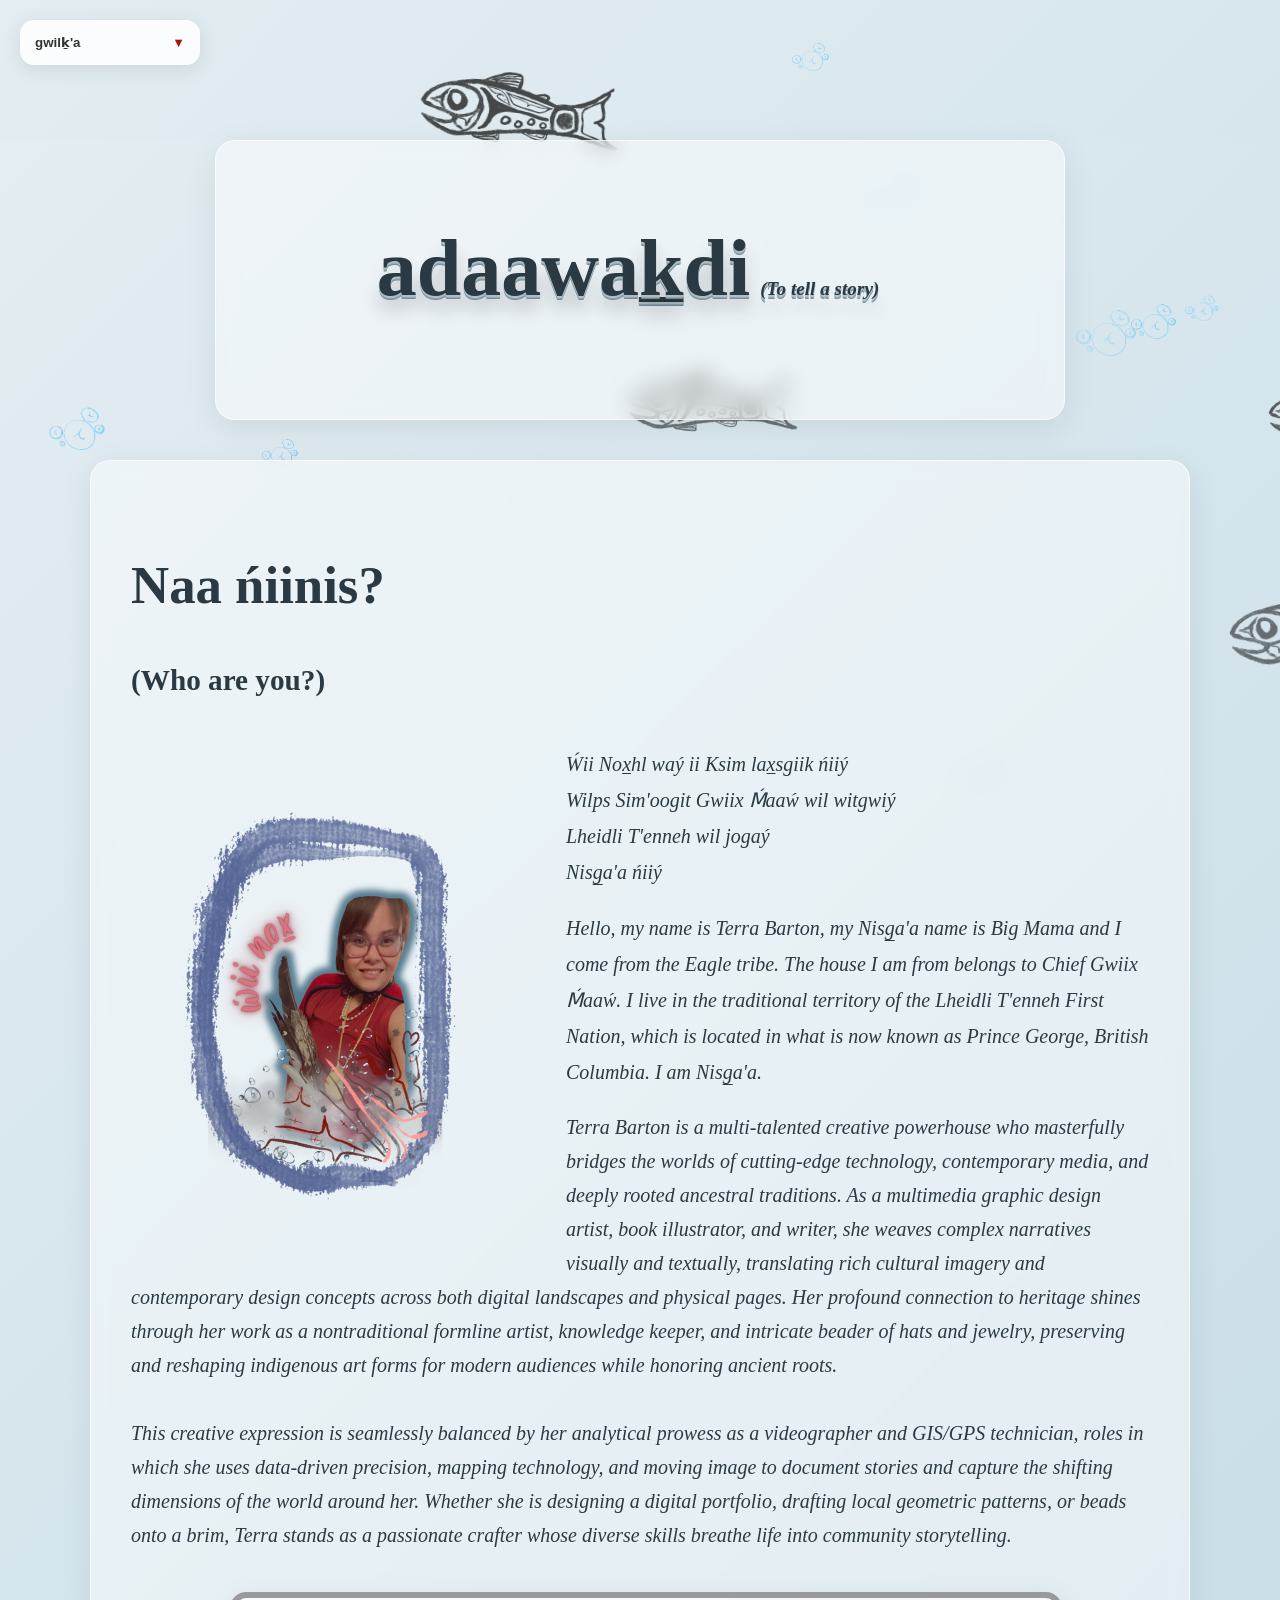
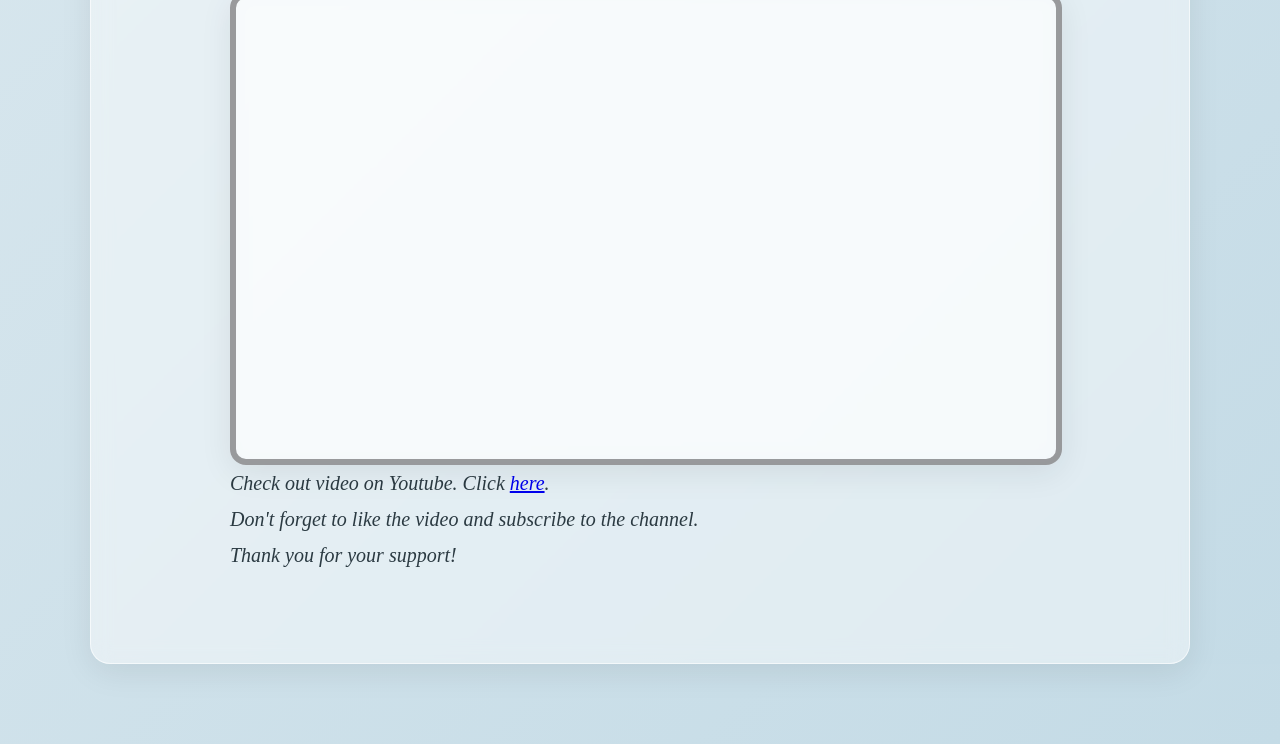
==== pages/about.html @ 654658d1 "add pages" ====
<!DOCTYPE html>
<html lang="en">
<head>
    <meta charset="UTF-8">
    <meta name="viewport" content="width=device-width, initial-scale=1.0">
    <title>adaawaḵdi - About</title>
    
   
    <link rel="stylesheet" href="../styles.css">
</head>
<body>
        <canvas id="bgCanvas"></canvas>
        <div id="nav-container"></div>

    
    <main>
                <div class="aboutheader">
                     <h1>adaawa<span class="k-underline">k</span>di</h1>
                    <h5>(To tell a story)</h5>
                </div>
            <section class="about-content">

                    <div class=" about-content-title"><h2>Naa n&#x0301;iinis?</h2>
                        <h5>(Who are you?)</h5>
                        </div>
                    
                    <div class="about-body">
                                <div class="about-image-wrapper">
                                    <img src="../images/wii-nox.png" alt="wii nox" class="faded-corner-img">
                                </div>
        
                        <div class="about-text">
                                    <p>
                                     W&#x0301;ii No<span class="x-underline">x</span>hl way&#x0301; ii
                                     Ksim la<span class="x-underline">x</span>sgiik n&#x0301;iiy&#x0301;<br>
                                     Wilps Sim'oogit Gwiix M&#x0301;aaw&#x0301; wil witgwiy&#x0301;<br>
                                     Lheidli T'enneh wil jogay&#x0301;<br>
                                     Nis<span class="g-underline">g</span>a'a n&#x0301;iiy&#x0301;</p>
                                    <p>Hello, my name is Terra Barton, my Nis<span class="g-underline">g</span>a'a name is Big Mama and I come from the Eagle tribe. 
                                    The house I am from belongs to Chief Gwiix M&#x0301;aaw&#x0301;. I live in the traditional territory of the
                                    Lheidli T'enneh First Nation, which is located in what is now known as Prince George, 
                                    British Columbia. I am Nis<span class="g-underline">g</span>a'a.</p>
                                </div>
                                  
                                <div class="about-text-bottom">
                                            <p>Terra Barton is a multi-talented creative powerhouse who masterfully bridges the worlds of cutting-edge technology, contemporary media, 
                                            and deeply rooted ancestral traditions. As a multimedia graphic design artist, book illustrator, and writer, she weaves complex narratives 
                                             visually and textually, translating rich cultural imagery and contemporary design concepts across both digital landscapes and physical pages. 
                                            Her profound connection to heritage shines through her work as a nontraditional formline artist, knowledge keeper, and intricate beader of hats 
                                            and jewelry, preserving and reshaping indigenous art forms for modern audiences while honoring ancient roots.<br> <br>This creative expression is seamlessly 
                                            balanced by her analytical prowess as a videographer and GIS/GPS technician, roles in which she uses data-driven precision, mapping technology, 
                                            and moving image to document stories and capture the shifting dimensions of the world around her. Whether she is designing a digital portfolio, 
                                            drafting local geometric patterns, or beads onto a brim, Terra stands as a passionate crafter whose diverse skills breathe life into community 
                                            storytelling.</p>
                                     </div> 
                                     
                                     <div class="video-container">
                                            <div class="rev-video">
                                                <iframe width="1080" 
                                                    height="1000"  
                                                    src="https://www.youtube.com/embed/h64BjmTELzc?si=6fJYMA32M_HdlmZK" 
                                                    title="YouTube video player" 
                                                    frameborder="0" 
                                                    allow="accelerometer; 
                                                    autoplay; clipboard-write; 
                                                    encrypted-media; 
                                                    gyroscope; 
                                                    picture-in-picture; web-share" referrerpolicy="strict-origin-when-cross-origin" allowfullscreen>
                                                </iframe>
                                             </div> 
                                              
                                                <p class="about-text">
                                                       Check out video on Youtube. Click
                                                        <a href="https://www.youtube.com/watch?v=h64BjmTELzc" class="custom-inline-link" target="_blank" rel="noopener noreferrer">here</a>.<br>
                                                        Don't forget to like the video and subscribe to the channel.<br> Thank you for your support!
                                                    </p>

                                            </div>
                                        </div>    
                            </div>
                        </div>
              </section>
     </main>

   
        <script src="../scripts.js"></script>
    <script src="../background.js"></script>
</body>
</html>
---- styles.css ----
html, body {
  cursor: url('../images/hoon1.png') 16 16, url('./images/hoon1.png') 16 16, default;
  margin: 0;
  padding: 0;
  min-height: 100vh;

 
  background: linear-gradient(
    -45deg, 
    #d4e4ed, 
    #b2d2df, 
    #8fbccf, 
    #c4dbe6, 
    #e3edf2
  );
  background-size: 400% 400%;
  animation: flowingWater 16s ease-in-out infinite alternate;
}

#bgCanvas {
  position: fixed;
  top: 0;
  left: 0;
  width: 100vw;
  height: 100vh;
  z-index: 1;          
  pointer-events: none; 
}


a, 
button, 
.nav-toggle,
.nav-links a {
  cursor: pointer; 
}

#nav-container {
  position: relative;
  z-index: 99999;
}

.navbar {
  position: fixed;
  top: 20px;
  left: 20px;
  z-index: 100000;
  width: 180px;
  font-family: system-ui, -apple-system, sans-serif;
  background-color: rgba(255, 255, 255, 0.85);
  backdrop-filter: blur(12px);
  -webkit-backdrop-filter: blur(12px);
  border-radius: 14px;
  box-shadow: 0 4px 20px rgba(0, 0, 0, 0.1);
}

.nav-toggle {
  width: 100%;
  display: flex;
  justify-content: space-between;
  align-items: center;
  background: none;
  border: none;
  padding: 15px;
  text-align: left;
  border-radius: 14px;
  transition: background-color 0.3s ease, color 0.3s ease;
}

.nav-toggle:hover {
  animation: jello-horizontal 1.5s both;
}

.nav-toggle.active {
  background-color: #5510c5;
}

.nav-toggle.active .logo,
.nav-toggle.active .toggle-icon {
  color: #45a394;
}

.logo {
  font-weight: 700;
  color: #333;
}

.toggle-icon {
  font-size: 0.8rem;
  color: #a81414;
  transition: transform 0.3s ease;
}

.nav-toggle.active .toggle-icon {
  transform: rotate(180deg); 
}

.nav-menu-wrapper {
  max-height: 0;
  opacity: 0;
  visibility: hidden;
  transition: max-height 0.35s ease, opacity 0.25s ease, visibility 0.25s ease;
}

.nav-menu-wrapper.open {
  max-height: 250px;
  opacity: 1;
  visibility: visible;
  animation: jello-horizontal 0.9s both;
}

.nav-links {
  display: flex;
  flex-direction: column;
  gap: 12px;
  list-style: none;
  margin: 0;
  padding: 0 15px 15px 15px;
}

.nav-links a {
  display: inline-block;
  text-decoration: none;
  color: #444;
  font-weight: 500;
  transition: color 0.2s ease;
}

.nav-links a:hover {
  color: #5510c5;
}

.nav-links a.active-link {
  color: #5510c5;              
  font-weight: 700;            
  padding-left: 6px;          
  border-left: 3px solid #5510c5;
}

main {
  position: relative;
  z-index: 10; 
}

.servicesheader,
.aboutheader,
.contactheader,
.homeheader {
  font-size: 2.5rem;
  font-weight: 600;
  color: #2b3a42;
  margin-top: 140px;
  margin-bottom: 10px;
  margin-left: auto;
  margin-right: auto;
  width: 90%;
  max-width: 850px;
  padding: 40px 30px;
  box-sizing: border-box;
  text-align: center;
  background: rgba(255, 255, 255, 0.45);
  backdrop-filter: blur(10px);
  -webkit-backdrop-filter: blur(10px);
  border-radius: 20px;
  border: 1px solid rgba(255, 255, 255, 0.6);
  box-shadow: 0 8px 32px rgba(0, 0, 0, 0.08);
  animation-name: fadeInUpReveal;
  animation-duration: 3s;
  animation-timing-function: cubic-bezier(0.25, 1, 0.5, 1);
  animation-fill-mode: forwards;
  will-change: transform, opacity;
}

.homeheader h1,
.servicesheader h1,
.aboutheader h1,
.contactheader h1 {
  display: inline-block;
  animation: text-pop-up-tl 0.8s cubic-bezier(0.25, 0.46, 0.45, 0.94) 0.5s both;
}
.homeheader h5,
.aboutheader h5 {
  margin-top: 10px;
  font-size: 1.2rem;
  font-style: italic;
  color: #2b3a42;  
  display: inline-block;
  animation: text-pop-up-tl 0.8s cubic-bezier(0.25, 0.46, 0.45, 0.94) 1s both;
}

@keyframes flowingWater {
  0% {
    background-position: 0% 50%;
  }
  50% {
    background-position: 100% 50%;
  }
  100% {
    background-position: 0% 50%;
  }
}

@keyframes fadeInUpReveal {
  0% {
    opacity: 0;
    letter-spacing: 4px;
  }
  100% {
    opacity: 1;
    letter-spacing: normal;
  }
}

@keyframes jello-horizontal {
  0% {
    transform: scale3d(1, 1, 1);
  }
  30% {
    transform: scale3d(1.25, 0.75, 1);
  }
  40% {
    transform: scale3d(0.75, 1.25, 1);
  }
  50% {
    transform: scale3d(1.15, 0.85, 1);
  }
  65% {
    transform: scale3d(0.95, 1.05, 1);
  }
  75% {
    transform: scale3d(1.05, 0.95, 1);
  }
  100% {
    transform: scale3d(1, 1, 1);
  }
}

@-webkit-keyframes text-pop-up-tl {
  0% {
    -webkit-transform: translateY(0) translateX(0);
            transform: translateY(0) translateX(0);
    -webkit-transform-origin: 50% 50%;
            transform-origin: 50% 50%;
    text-shadow: none;
  }
  100% {
    
    -webkit-transform: translateY(-12px) translateX(-12px);
            transform: translateY(-12px) translateX(-12px);
    -webkit-transform-origin: 50% 50%;
            transform-origin: 50% 50%;
    text-shadow: 0 1px 0 #b0bec5, 0 2px 0 #b0bec5, 0 3px 0 #90a4ae, 0 4px 0 #78909c, 0 15px 18px rgba(0, 0, 0, 0.2);
  }
}

@keyframes text-pop-up-tl {
  0% {
    -webkit-transform: translateY(0) translateX(0);
            transform: translateY(0) translateX(0);
    -webkit-transform-origin: 50% 50%;
            transform-origin: 50% 50%;
    text-shadow: none;
  }
  100% {
    
    -webkit-transform: translateY(-12px) translateX(-12px);
            transform: translateY(-12px) translateX(-12px);
    -webkit-transform-origin: 50% 50%;
            transform-origin: 50% 50%;
    text-shadow: 0 1px 0 #b0bec5, 0 2px 0 #b0bec5, 0 3px 0 #90a4ae, 0 4px 0 #78909c, 0 15px 18px rgba(0, 0, 0, 0.2);
  }
}
/* ==========================================================================
   HOME PAGE GIF STYLING
   ========================================================================== */

.home-gif-container {
  display: flex;
  justify-content: center;
  align-items: center;
  width: 100%;
  margin: 5px auto 5px auto; 
  padding: 0 2px;
  box-sizing: border-box;
  position: relative;
  z-index: 5;                  
}

.home-gif-media {
  width: 100%;
  max-width: 650px;            
  height: auto;               
  display: block;
  border-radius: 10px;         
  filter: drop-shadow(0 10px 25px rgba(0, 0, 0, 0.05)); 
}

/* Mobile responsive fallback layout */
@media (max-width: 768px) {
  .home-gif-container {
    margin-top: 5px;
    margin-bottom: 5px;
  }
  .home-gif-media {
    max-width: 90%;            
  }
}


/* ==========================================================================
   ABOUT PAGE LAYOUT & TEXT WRAPPING
   ========================================================================== */

.about-content {
  display: block;            
  width: 90%;
  max-width: 1100px;
  margin: 40px auto 80px auto;
  padding: 50px 40px;
  box-sizing: border-box;
  background: rgba(255, 255, 255, 0.45);
  backdrop-filter: blur(10px);
  -webkit-backdrop-filter: blur(10px);
  border-radius: 20px;
  border: 1px solid rgba(255, 255, 255, 0.6);
  box-shadow: 0 8px 32px rgba(0, 0, 0, 0.08);
}

.about-content-title {
  font-size: 2.2rem;
  font-weight: 700;
  color: #2b3a42;
  text-align: left;           
  margin-top: 0;
  margin-bottom: 30px;        
}

.about-flow-container {
  display: block;             
  width: 100%;
}

.about-image-wrapper {
  float: left;               
  width: 400px;              
  max-width: 45%;            
  margin-right: 35px;        
  margin-bottom: 20px;  
}      

.faded-corner-img {
  width: 100%;
  height: auto;
  display: block;
}

.about-text {
  color: #2b3a42;
  font-size: 1.25rem;
  line-height: 1.8;
  font-style: italic;
  text-align: left;
  margin-top: 0;
  margin-bottom: 20px;
}


.about-text-bottom {      
  color: #2b3a42;
  font-size: 1.25rem;
  line-height: 1.7;
  font-style: italic;
  text-align: left;
  margin-top: 0;
}


.about-flow-container::after {
  content: "";
  display: table;
  clear: both;
}


@media (max-width: 768px) {
  .about-image-wrapper {
    float: none;              
    width: 100%;
    max-width: 280px;
    margin: 0 auto 25px auto; 
  }

  .about-content-title,
  .about-text,
  .about-text-bottom {
    text-align: center;       
  }
}
/* ==========================================================================
   RESPONSIVE YOUTUBE VIDEO BOX
   ========================================================================== */

.video-container {
    width: 100%;            
    max-width: 850px;       
    margin: 40px auto;      
    padding: 0 15px;         
    box-sizing: border-box;
}

.rev-video {
    position: relative;
    width: 100%;
    height: 0;
    padding-bottom: 56.25%;  
    background: rgba(255, 255, 255, 0.45); 
    backdrop-filter: blur(10px);
    -webkit-backdrop-filter: blur(10px);
    border: 6px solid #201c206e; 
    border-radius: 16px;    
    box-shadow: 0 8px 32px rgba(0, 0, 0, 0.08);
    overflow: hidden;       
}


.video-container iframe {
    position: absolute;
    top: 0;
    left: 0;
    width: 100%;
    height: 100%;
    border: none;           
}


.g-underline {
  text-decoration: underline;
  text-decoration-thickness: 1px; 
  text-underline-offset: 5px;      
  text-decoration-skip-ink: none;   
}
.x-underline {
  text-decoration: underline;
  text-decoration-thickness: 1px; 
  text-underline-offset: 1.5px;      
  text-decoration-skip-ink: none;   
}
.k-underline {
  text-decoration: underline;
  text-decoration-thickness: 5px; 
  text-underline-offset: 2px;       
  text-decoration-skip-ink: none;   
}


/* ==========================================================================
   MOOD / FEELINGS CONTAINER
   ========================================================================== */

.mood-container {
  width: 90%;
  max-width: 650px;
  margin: 30px auto 80px auto;
  padding: 30px 25px;
  box-sizing: border-box;
  text-align: center;


  background: rgba(255, 255, 255, 0.45);
  backdrop-filter: blur(10px);
  -webkit-backdrop-filter: blur(10px);
  border-radius: 20px;
  border: 1px solid rgba(255, 255, 255, 0.6);
  box-shadow: 0 8px 32px rgba(0, 0, 0, 0.08);
}

.mood-container h2 {
  margin-top: 0;
  margin-bottom: 20px;
  font-size: 1.4rem;
  color: #2b3a42;
  font-weight: 600;
}

.mood-buttons {
  display: flex;
  flex-wrap: wrap;
  gap: 12px;
  justify-content: center;
}

.mood-btn {
  display: inline-flex;
  align-items: center;
  gap: 8px;
  padding: 10px 18px;
  font-size: 1rem;
  font-weight: 600;
  color: #2b3a42;
  background: rgba(255, 255, 255, 0.8);
  border: 1px solid rgba(255, 255, 255, 0.9);
  border-radius: 30px;
  cursor: pointer;
  box-shadow: 0 4px 12px rgba(0, 0, 0, 0.05);
  transition: transform 0.2s ease, background 0.2s ease, box-shadow 0.2s ease;
}

.mood-btn:hover {
  transform: translateY(-3px) scale(1.05);
  background: #ffffff;
  box-shadow: 0 6px 16px rgba(0, 0, 0, 0.12);
}

.mood-btn.active {
  background: #5510c5;
  color: #ffffff;
  border-color: #5510c5;
}


.mood-display {
  margin-top: 25px;
  display: flex;
  flex-direction: column;
  align-items: center;
  gap: 10px;
}

.face-stage {
  font-size: 4.5rem;
  line-height: 1;
  transition: transform 0.3s cubic-bezier(0.175, 0.885, 0.32, 1.275);
}

.mood-label {
  font-size: 1.2rem;
  font-weight: 600;
  color: #2b3a42;
}


.face-stage.anim-bounce {
  animation: faceBounce 0.8s ease infinite alternate;
}

.face-stage.anim-rain {
  animation: faceRain 1s ease infinite alternate;
}

.face-stage.anim-shake {
  animation: faceShake 0.4s ease infinite;
}

.face-stage.anim-float {
  animation: faceFloat 2s ease-in-out infinite;
}

@keyframes faceBounce {
  0% { transform: translateY(0) scale(1); }
  100% { transform: translateY(-12px) scale(1.08); }
}

@keyframes faceRain {
  0% { transform: translateY(0); filter: brightness(1); }
  100% { transform: translateY(6px); filter: brightness(0.85); }
}

@keyframes faceShake {
  0%, 100% { transform: translateX(0); }
  25% { transform: translateX(-6px) rotate(-4deg); }
  75% { transform: translateX(6px) rotate(4deg); }
}

@keyframes faceFloat {
  0%, 100% { transform: translateY(0); opacity: 0.9; }
  50% { transform: translateY(-8px); opacity: 0.6; }
}

/* ==========================================================================
   CONTACT FORM CARD
   ========================================================================== */

.contact-form-card {
  width: 90%;
  max-width: 600px;
  margin: 30px auto 80px auto;
  padding: 35px 30px;
  box-sizing: border-box;
  background: rgba(255, 255, 255, 0.45);
  backdrop-filter: blur(10px);
  -webkit-backdrop-filter: blur(10px);
  border-radius: 20px;
  border: 1px solid rgba(255, 255, 255, 0.6);
  box-shadow: 0 8px 32px rgba(0, 0, 0, 0.08);
}

.form-group {
  display: flex;
  flex-direction: column;
  margin-bottom: 20px;
  text-align: left;
}

.form-group label {
  font-size: 0.95rem;
  font-weight: 600;
  color: #2b3a42;
  margin-bottom: 8px;
}

.form-group input,
.form-group textarea {
  width: 100%;
  padding: 12px 14px;
  box-sizing: border-box;
  border: 1px solid rgba(255, 255, 255, 0.8);
  border-radius: 10px;
  background: rgba(255, 255, 255, 0.7);
  font-family: inherit;
  font-size: 1rem;
  color: #333;
  outline: none;
  transition: border-color 0.2s ease, box-shadow 0.2s ease;
}

.form-group input:focus,
.form-group textarea:focus {
  border-color: #5510c5;
  box-shadow: 0 0 0 3px rgba(85, 16, 197, 0.15);
  background: rgba(255, 255, 255, 0.95);
}

.submit-btn {
  width: 100%;
  padding: 14px;
  border: none;
  border-radius: 12px;
  background-color: #5510c5;
  color: #ffffff;
  font-size: 1.05rem;
  font-weight: 600;
  cursor: pointer;
  transition: transform 0.2s ease, background-color 0.2s ease, box-shadow 0.2s ease;
  box-shadow: 0 4px 14px rgba(85, 16, 197, 0.25);
}

.submit-btn:hover {
  background-color: #430ca3;
  transform: translateY(-2px);
  box-shadow: 0 6px 18px rgba(85, 16, 197, 0.35);
}

.form-status {
  margin-top: 15px;
  font-size: 0.95rem;
  font-weight: 500;
  text-align: center;
}
/* ==========================================================================
   SERVICES / CATALOG STYLING
   ========================================================================== */

.catalog-shell {
  width: 90%;
  max-width: 1100px;
  margin: 30px auto 60px auto;
  padding: 0;
  display: flex;
  align-items: center;
  justify-content: center;
  background: transparent;
  position: relative; 
  z-index: 10;
}

.catalog-page {
  width: 100%;
  aspect-ratio: 16 / 9;
  position: relative;
  overflow: hidden;
  border-radius: 18px;
  background: rgba(255, 255, 255, 0.45);
  backdrop-filter: blur(10px);
  -webkit-backdrop-filter: blur(10px);
  border: 1px solid rgba(255, 255, 255, 0.6);
  box-shadow: 0 12px 35px rgba(0, 0, 0, 0.12);
  animation: enter 0.35s ease both;
}

.catalog-page[hidden], 
.contents-panel[hidden] { 
  display: none !important; 
}

.page-photo {
  display: block;
  width: 100%;
  height: 100%;
  object-fit: contain;
}

@keyframes enter {
  from { opacity: 0; transform: translateY(8px); }
  to { opacity: 1; transform: translateY(0); }
}


.catalog-bottom-nav {
  position: absolute;
  bottom: 18px; 
  left: 50%;
  transform: translateX(-50%);
  z-index: 30;
  background: rgba(255, 255, 255, 0.88);
  backdrop-filter: blur(10px);
  -webkit-backdrop-filter: blur(10px);
  border-radius: 30px;
  border: 1px solid rgba(255, 255, 255, 0.9);
  box-shadow: 0 4px 18px rgba(0, 0, 0, 0.18);
}

.catalog-bottom-nav .nav-inner {
  padding: 6px 14px;
  display: flex;
  justify-content: center;
  align-items: center;
  gap: 10px;
}

.catalog-btn {
  display: grid;
  place-items: center;
  width: 36px;
  height: 36px;
  border: none;
  border-radius: 50%;
  color: #2b3a42;
  background: rgba(255, 255, 255, 0.95);
  box-shadow: 0 2px 6px rgba(0, 0, 0, 0.08);
  cursor: pointer;
  transition: background 0.2s ease, transform 0.2s ease, color 0.2s ease;
}

.catalog-btn svg {
  width: 16px;
  height: 16px;
  stroke-width: 2.2;
}

.catalog-btn:not(:disabled):hover {
  background: #5510c5;
  color: #ffffff;
  transform: translateY(-2px);
}

.catalog-btn:disabled {
  opacity: 0.3;
  cursor: not-allowed;
}


.contents-panel {
  position: absolute;
  z-index: 29;
  left: 50%;
  transform: translateX(-50%);
  bottom: 72px;
  width: 85%;
  max-width: 650px;
  max-height: 220px;
  overflow-y: auto;
  background: rgba(255, 255, 255, 0.94);
  backdrop-filter: blur(12px);
  -webkit-backdrop-filter: blur(12px);
  border: 1px solid rgba(255, 255, 255, 0.85);
  border-radius: 14px;
  box-shadow: 0 8px 24px rgba(0, 0, 0, 0.2);
}

.contents-grid {
  display: grid;
  grid-template-columns: repeat(auto-fill, minmax(80px, 1fr));
  gap: 0.75rem;
}

.jump {
  display: grid;
  place-items: center;
  width: 100%;
  min-height: 44px;
  border: 1px solid rgba(0, 0, 0, 0.08);
  border-radius: 8px;
  background: #ffffff;
  color: #2b3a42;
  cursor: pointer;
  transition: all 0.2s ease;
}
.contents-grid .jump img {
  width: 100%;
  aspect-ratio: 3 / 4; 
  object-fit: cover;
  display: block;
  border-radius: 4px;
}
.jump svg {
  width: 18px;
  height: 18px;
}

.jump:hover,
.jump[aria-current="page"] {
  background: #5510c5;
  color: #ffffff;
  border-color: #5510c5;
}

.sr-only {
  position: absolute;
  width: 1px;
  height: 1px;
  padding: 0;
  margin: -1px;
  overflow: hidden;
  clip: rect(0, 0, 0, 0);
  border: 0;
}

@media (max-width: 768px) {
  .catalog-page {
    aspect-ratio: 4 / 5;
  }
}
/* ==========================================================================
   POPUP MODAL WINDOW
   ========================================================================== */

.popup-modal {
  border: 1px solid rgba(255, 255, 255, 0.7);
  border-radius: 20px;
  background: rgba(255, 255, 255, 0.88);
  backdrop-filter: blur(14px);
  -webkit-backdrop-filter: blur(14px);
  box-shadow: 0 12px 40px rgba(0, 0, 0, 0.2);
  padding: 35px 30px;
  max-width: 420px;
  width: 85%;
  text-align: center;
  color: #2b3a42;
  position: fixed;
  top: 50%;
  left: 50%;
  transform: translate(-50%, -50%);
  margin: 0;
  z-index: 10000;
}

.popup-modal::backdrop {
  background: rgba(43, 58, 66, 0.45);
  backdrop-filter: blur(5px);
  -webkit-backdrop-filter: blur(5px);
}

.popup-box h2 {
  margin-top: 0;
  margin-bottom: 10px;
  color: #5510c5;
  font-size: 1.6rem;
}

.popup-box p {
  font-size: 1.05rem;
  line-height: 1.5;
  margin-bottom: 25px;
}

.modal-close-btn {
  padding: 10px 28px;
  border: none;
  border-radius: 10px;
  background-color: #5510c5;
  color: #ffffff;
  font-size: 1rem;
  font-weight: 600;
  cursor: pointer;
  transition: transform 0.2s ease, background-color 0.2s ease;
}

.modal-close-btn:hover {
  background-color: #430ca3;
  transform: translateY(-2px);
}
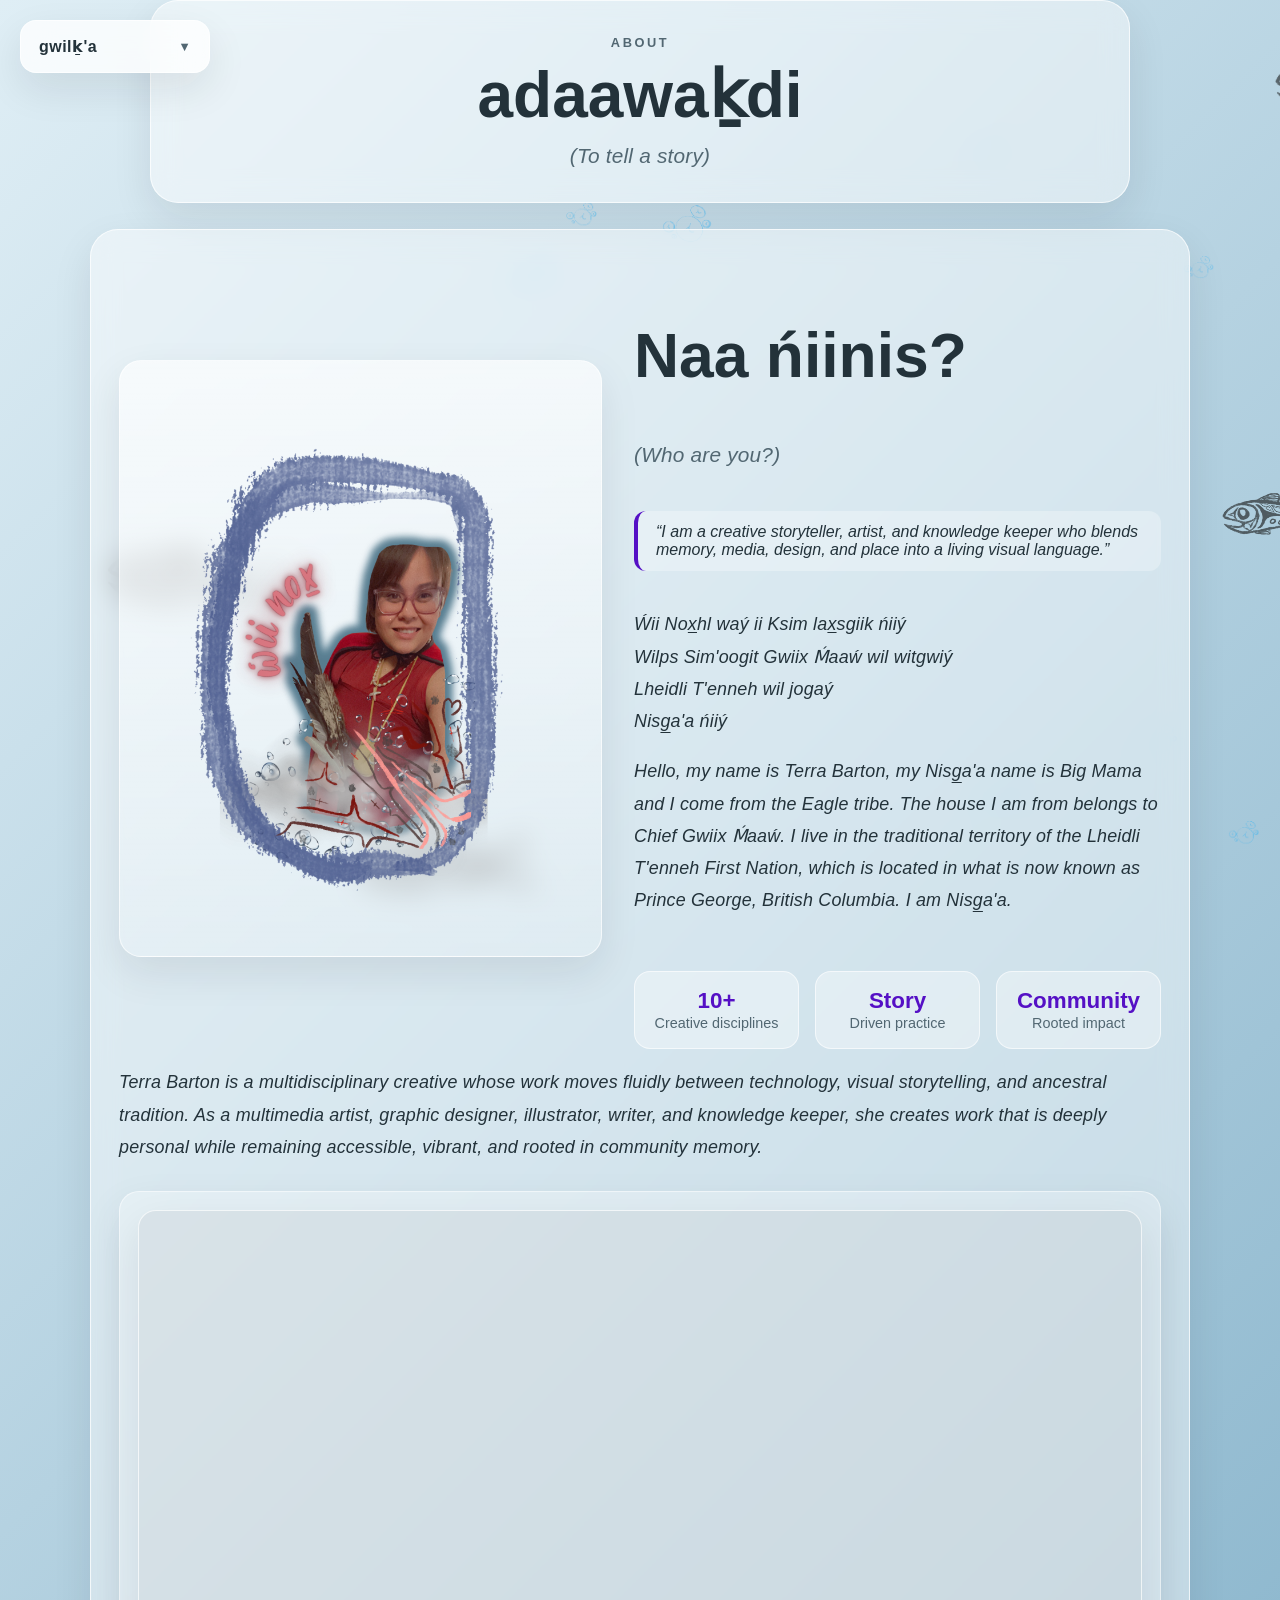
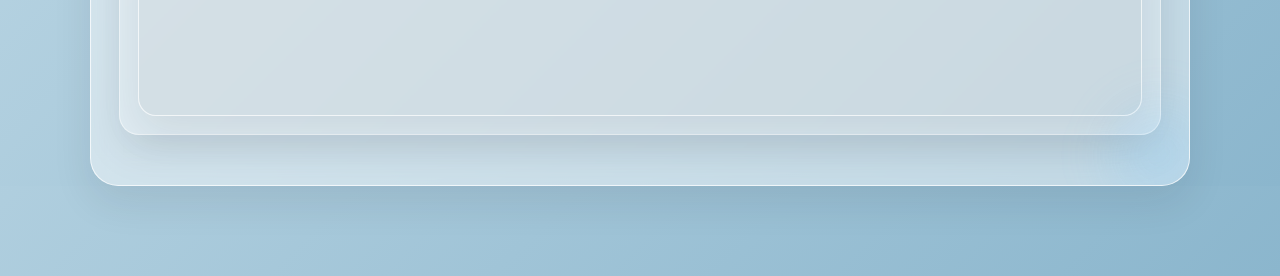
==== commit 697edc89: "Refactor About page structure and content Refactored the About page layout and content for improved " ====
--- a/pages/about.html
+++ b/pages/about.html
@@ -1,36 +1,43 @@
 <!DOCTYPE html>
 <html lang="en">
-<head>
-    <meta charset="UTF-8">
-    <meta name="viewport" content="width=device-width, initial-scale=1.0">
+  <head>
+    <meta charset="UTF-8" />
+    <meta name="viewport" content="width=device-width, initial-scale=1.0" />
     <title>adaawaḵdi - About</title>
-    
-   
-    <link rel="stylesheet" href="../styles.css">
-</head>
-<body>
-        <canvas id="bgCanvas"></canvas>
-        <div id="nav-container"></div>
+    <link rel="stylesheet" href="../styles.css" />
+    <script src="../scripts.js" defer></script>
+    <script src="../background.js" defer></script>
+  </head>
+  <body>
+    <canvas id="bgCanvas" aria-hidden="true"></canvas>
+    <div id="nav-container"></div>
 
-    
     <main>
-                <div class="aboutheader">
-                     <h1>adaawa<span class="k-underline">k</span>di</h1>
-                    <h5>(To tell a story)</h5>
-                </div>
-            <section class="about-content">
+      <header class="about-hero">
+        <p class="eyebrow">About</p>
+        <h1>adaawaḵdi</h1>
+        <p class="home-subtitle">(To tell a story)</p>
+      </header>
 
-                    <div class=" about-content-title"><h2>Naa n&#x0301;iinis?</h2>
-                        <h5>(Who are you?)</h5>
-                        </div>
-                    
-                    <div class="about-body">
-                                <div class="about-image-wrapper">
-                                    <img src="../images/wii-nox.png" alt="wii nox" class="faded-corner-img">
-                                </div>
-        
-                        <div class="about-text">
-                                    <p>
+      <section class="about-content">
+        <div class="story-grid">
+          <div class="story-image-wrap">
+            <img src="../images/wii-nox.png" alt="Portrait of Terra Barton" />
+          </div>
+
+          <div class="story-copy">
+            <div class="about-content-title">
+              <h2>Naa ńiinis?</h2>
+              <p class="home-subtitle">(Who are you?)</p>
+            </div>
+
+            <div class="quote-block">
+              “I am a creative storyteller, artist, and knowledge keeper who blends memory, media,
+              design, and place into a living visual language.”
+            </div>
+
+            <div class="about-text">
+              <p>
                                      W&#x0301;ii No<span class="x-underline">x</span>hl way&#x0301; ii
                                      Ksim la<span class="x-underline">x</span>sgiik n&#x0301;iiy&#x0301;<br>
                                      Wilps Sim'oogit Gwiix M&#x0301;aaw&#x0301; wil witgwiy&#x0301;<br>
@@ -40,52 +47,53 @@
                                     The house I am from belongs to Chief Gwiix M&#x0301;aaw&#x0301;. I live in the traditional territory of the
                                     Lheidli T'enneh First Nation, which is located in what is now known as Prince George, 
                                     British Columbia. I am Nis<span class="g-underline">g</span>a'a.</p>
-                                </div>
-                                  
-                                <div class="about-text-bottom">
-                                            <p>Terra Barton is a multi-talented creative powerhouse who masterfully bridges the worlds of cutting-edge technology, contemporary media, 
-                                            and deeply rooted ancestral traditions. As a multimedia graphic design artist, book illustrator, and writer, she weaves complex narratives 
-                                             visually and textually, translating rich cultural imagery and contemporary design concepts across both digital landscapes and physical pages. 
-                                            Her profound connection to heritage shines through her work as a nontraditional formline artist, knowledge keeper, and intricate beader of hats 
-                                            and jewelry, preserving and reshaping indigenous art forms for modern audiences while honoring ancient roots.<br> <br>This creative expression is seamlessly 
-                                            balanced by her analytical prowess as a videographer and GIS/GPS technician, roles in which she uses data-driven precision, mapping technology, 
-                                            and moving image to document stories and capture the shifting dimensions of the world around her. Whether she is designing a digital portfolio, 
-                                            drafting local geometric patterns, or beads onto a brim, Terra stands as a passionate crafter whose diverse skills breathe life into community 
-                                            storytelling.</p>
-                                     </div> 
-                                     
-                                     <div class="video-container">
-                                            <div class="rev-video">
-                                                <iframe width="1080" 
-                                                    height="1000"  
-                                                    src="https://www.youtube.com/embed/h64BjmTELzc?si=6fJYMA32M_HdlmZK" 
-                                                    title="YouTube video player" 
-                                                    frameborder="0" 
-                                                    allow="accelerometer; 
-                                                    autoplay; clipboard-write; 
-                                                    encrypted-media; 
-                                                    gyroscope; 
-                                                    picture-in-picture; web-share" referrerpolicy="strict-origin-when-cross-origin" allowfullscreen>
-                                                </iframe>
-                                             </div> 
-                                              
-                                                <p class="about-text">
-                                                       Check out video on Youtube. Click
-                                                        <a href="https://www.youtube.com/watch?v=h64BjmTELzc" class="custom-inline-link" target="_blank" rel="noopener noreferrer">here</a>.<br>
-                                                        Don't forget to like the video and subscribe to the channel.<br> Thank you for your support!
-                                                    </p>
+             
+            </div>
 
-                                            </div>
-                                        </div>    
-                            </div>
-                        </div>
-              </section>
-     </main>
+            <div class="about-stats">
+              <div class="stat-card">
+                <strong>10+</strong>
+                <span>Creative disciplines</span>
+              </div>
+              <div class="stat-card">
+                <strong>Story</strong>
+                <span>Driven practice</span>
+              </div>
+              <div class="stat-card">
+                <strong>Community</strong>
+                <span>Rooted impact</span>
+              </div>
+            </div>
+          </div>
+        </div>
 
-   
-        <script src="../scripts.js"></script>
+        <div class="about-text-bottom">
+          <p>
+            Terra Barton is a multidisciplinary creative whose work moves fluidly between technology,
+            visual storytelling, and ancestral tradition. As a multimedia artist, graphic designer,
+            illustrator, writer, and knowledge keeper, she creates work that is deeply personal while
+            remaining accessible, vibrant, and rooted in community memory.
+          </p>
+        </div>
+
+        <div class="video-card">
+          <div class="rev-video">
+            <iframe
+              width="100%"
+              height="500"
+              src="https://www.youtube.com/embed/h64BjmTELzc?si=6fJYMA32M_HdlmZK"
+              title="YouTube video player"
+              frameborder="0"
+              allow="accelerometer; autoplay; clipboard-write; encrypted-media; gyroscope; picture-in-picture; web-share"
+              allowfullscreen
+            ></iframe>
+          </div>
+        </div>
+      </section>
+    </main>
+
+    <script src="../scripts.js"></script>
     <script src="../background.js"></script>
-</body>
+    <script data-goatcounter="https://script.google.com/macros/s/AKfycbwbCWHJpMPKoV1rtRu3yfLWbWbpm9ja9U7uBfhUuiI8-RHt9KuBjMguxOM_2mys9EhxfA/exec"></script>
+  </body>
 </html>
-
-
--- a/styles.css
+++ b/styles.css
@@ -1,38 +1,77 @@
+:root {
+  --bg-1: #dfeef5;
+  --bg-2: #c7e0eb;
+  --bg-3: #accfe0;
+  --bg-4: #8bb6cd;
+  --panel: rgba(255, 255, 255, 0.48);
+  --panel-strong: rgba(255, 255, 255, 0.72);
+  --border: rgba(255, 255, 255, 0.7);
+  --text: #23323a;
+  --muted: #48606a;
+  --accent: #5510c5;
+  --accent-dark: #430ca3;
+  --shadow-soft: 0 12px 30px rgba(18, 26, 35, 0.08);
+  --shadow-strong: 0 18px 42px rgba(18, 26, 35, 0.12);
+  --radius-lg: 24px;
+  --radius-md: 18px;
+  --radius-sm: 12px;
+}
+
+* {
+  box-sizing: border-box;
+}
+
+html {
+  scroll-behavior: smooth;
+}
+
 html, body {
-  cursor: url('../images/hoon1.png') 16 16, url('./images/hoon1.png') 16 16, default;
   margin: 0;
   padding: 0;
   min-height: 100vh;
-
- 
+  font-family: "Segoe UI", Tahoma, Geneva, Verdana, sans-serif;
+  color: var(--text);
   background: linear-gradient(
-    -45deg, 
-    #d4e4ed, 
-    #b2d2df, 
-    #8fbccf, 
-    #c4dbe6, 
-    #e3edf2
+    -45deg,
+    var(--bg-1),
+    var(--bg-2),
+    var(--bg-3),
+    var(--bg-4),
+    var(--bg-1)
   );
   background-size: 400% 400%;
-  animation: flowingWater 16s ease-in-out infinite alternate;
+  animation: flowingWater 18s ease-in-out infinite alternate;
+  cursor: url('../images/hoon1.png') 16 16, url('./images/hoon1.png') 16 16, default;
+}
+
+img {
+  max-width: 100%;
+  display: block;
+}
+
+a,
+button,
+.nav-toggle,
+.nav-links a {
+  cursor: pointer;
 }
 
 #bgCanvas {
   position: fixed;
-  top: 0;
-  left: 0;
+  inset: 0;
   width: 100vw;
   height: 100vh;
-  z-index: 1;          
-  pointer-events: none; 
-}
-
-
-a, 
-button, 
-.nav-toggle,
-.nav-links a {
-  cursor: pointer; 
+  z-index: 1;
+  pointer-events: none;
+}
+
+main {
+  position: relative;
+  z-index: 10;
+}
+
+.page-shell {
+  padding: 120px 0 80px;
 }
 
 #nav-container {
@@ -45,393 +84,334 @@
   top: 20px;
   left: 20px;
   z-index: 100000;
-  width: 180px;
-  font-family: system-ui, -apple-system, sans-serif;
-  background-color: rgba(255, 255, 255, 0.85);
+  width: min(190px, calc(100vw - 32px));
+  background: rgba(255, 255, 255, 0.78);
   backdrop-filter: blur(12px);
   -webkit-backdrop-filter: blur(12px);
-  border-radius: 14px;
-  box-shadow: 0 4px 20px rgba(0, 0, 0, 0.1);
+  border: 1px solid var(--border);
+  border-radius: 16px;
+  box-shadow: var(--shadow-soft);
+  overflow: hidden;
 }
 
 .nav-toggle {
   width: 100%;
   display: flex;
+  align-items: center;
   justify-content: space-between;
-  align-items: center;
-  background: none;
+  padding: 16px 18px;
+  background: transparent;
   border: none;
-  padding: 15px;
+  color: var(--text);
   text-align: left;
-  border-radius: 14px;
-  transition: background-color 0.3s ease, color 0.3s ease;
+  transition: background-color 0.25s ease, color 0.25s ease, transform 0.25s ease;
 }
 
 .nav-toggle:hover {
-  animation: jello-horizontal 1.5s both;
+  background: rgba(255, 255, 255, 0.25);
 }
 
 .nav-toggle.active {
-  background-color: #5510c5;
+  background: var(--accent);
 }
 
 .nav-toggle.active .logo,
 .nav-toggle.active .toggle-icon {
-  color: #45a394;
+  color: #fff;
 }
 
 .logo {
+  font-size: 1rem;
   font-weight: 700;
-  color: #333;
+  letter-spacing: 0.03em;
 }
 
 .toggle-icon {
   font-size: 0.8rem;
-  color: #a81414;
+  color: var(--muted);
   transition: transform 0.3s ease;
 }
 
 .nav-toggle.active .toggle-icon {
-  transform: rotate(180deg); 
+  transform: rotate(180deg);
 }
 
 .nav-menu-wrapper {
   max-height: 0;
   opacity: 0;
   visibility: hidden;
+  overflow: hidden;
   transition: max-height 0.35s ease, opacity 0.25s ease, visibility 0.25s ease;
 }
 
 .nav-menu-wrapper.open {
-  max-height: 250px;
+  max-height: 260px;
   opacity: 1;
   visibility: visible;
-  animation: jello-horizontal 0.9s both;
+  animation: jelloHorizontal 0.8s both;
 }
 
 .nav-links {
+  list-style: none;
+  margin: 0;
+  padding: 0 16px 16px;
   display: flex;
   flex-direction: column;
   gap: 12px;
-  list-style: none;
-  margin: 0;
-  padding: 0 15px 15px 15px;
 }
 
 .nav-links a {
   display: inline-block;
+  color: var(--text);
   text-decoration: none;
-  color: #444;
-  font-weight: 500;
-  transition: color 0.2s ease;
-}
-
-.nav-links a:hover {
-  color: #5510c5;
+  font-weight: 600;
+  padding: 6px 8px;
+  border-radius: 8px;
+  transition: background-color 0.2s ease, color 0.2s ease, transform 0.2s ease;
+}
+
+.nav-links a:hover,
+.nav-links a:focus-visible {
+  background: rgba(85, 16, 197, 0.08);
+  color: var(--accent);
+  transform: translateX(2px);
 }
 
 .nav-links a.active-link {
-  color: #5510c5;              
-  font-weight: 700;            
-  padding-left: 6px;          
-  border-left: 3px solid #5510c5;
-}
-
-main {
-  position: relative;
-  z-index: 10; 
-}
-
+  color: var(--accent);
+  font-weight: 700;
+  border-left: 3px solid var(--accent);
+  padding-left: 12px;
+  background: rgba(85, 16, 197, 0.06);
+}
+
+.homeheader,
 .servicesheader,
 .aboutheader,
-.contactheader,
-.homeheader {
-  font-size: 2.5rem;
-  font-weight: 600;
-  color: #2b3a42;
-  margin-top: 140px;
-  margin-bottom: 10px;
-  margin-left: auto;
-  margin-right: auto;
-  width: 90%;
-  max-width: 850px;
-  padding: 40px 30px;
-  box-sizing: border-box;
+.contactheader {
+  width: min(90%, 860px);
+  margin: 0 auto 30px;
+  padding: 42px 30px;
   text-align: center;
-  background: rgba(255, 255, 255, 0.45);
+  background: var(--panel);
+  border: 1px solid var(--border);
+  border-radius: var(--radius-lg);
+  box-shadow: var(--shadow-soft);
   backdrop-filter: blur(10px);
   -webkit-backdrop-filter: blur(10px);
-  border-radius: 20px;
-  border: 1px solid rgba(255, 255, 255, 0.6);
-  box-shadow: 0 8px 32px rgba(0, 0, 0, 0.08);
-  animation-name: fadeInUpReveal;
-  animation-duration: 3s;
-  animation-timing-function: cubic-bezier(0.25, 1, 0.5, 1);
-  animation-fill-mode: forwards;
-  will-change: transform, opacity;
+  animation: fadeInUpReveal 1.8s ease both;
 }
 
 .homeheader h1,
 .servicesheader h1,
 .aboutheader h1,
 .contactheader h1 {
+  margin: 0;
+  font-size: clamp(2.1rem, 5vw, 4rem);
+  line-height: 1.2;
+  color: var(--text);
   display: inline-block;
-  animation: text-pop-up-tl 0.8s cubic-bezier(0.25, 0.46, 0.45, 0.94) 0.5s both;
-}
-.homeheader h5,
-.aboutheader h5 {
-  margin-top: 10px;
-  font-size: 1.2rem;
+  animation: textPopUp 0.8s cubic-bezier(0.25, 0.46, 0.45, 0.94) 0.35s both;
+}
+
+.eyebrow {
+  margin: 0 0 8px;
+  font-size: 0.8rem;
+  text-transform: uppercase;
+  letter-spacing: 0.2em;
+  color: var(--muted);
+  font-weight: 700;
+}
+
+.home-subtitle {
+  margin: 12px 0 0;
+  font-size: clamp(1rem, 2vw, 1.3rem);
   font-style: italic;
-  color: #2b3a42;  
-  display: inline-block;
-  animation: text-pop-up-tl 0.8s cubic-bezier(0.25, 0.46, 0.45, 0.94) 1s both;
-}
-
-@keyframes flowingWater {
-  0% {
-    background-position: 0% 50%;
-  }
-  50% {
-    background-position: 100% 50%;
-  }
-  100% {
-    background-position: 0% 50%;
-  }
-}
-
-@keyframes fadeInUpReveal {
-  0% {
-    opacity: 0;
-    letter-spacing: 4px;
-  }
-  100% {
-    opacity: 1;
-    letter-spacing: normal;
-  }
-}
-
-@keyframes jello-horizontal {
-  0% {
-    transform: scale3d(1, 1, 1);
-  }
-  30% {
-    transform: scale3d(1.25, 0.75, 1);
-  }
-  40% {
-    transform: scale3d(0.75, 1.25, 1);
-  }
-  50% {
-    transform: scale3d(1.15, 0.85, 1);
-  }
-  65% {
-    transform: scale3d(0.95, 1.05, 1);
-  }
-  75% {
-    transform: scale3d(1.05, 0.95, 1);
-  }
-  100% {
-    transform: scale3d(1, 1, 1);
-  }
-}
-
-@-webkit-keyframes text-pop-up-tl {
-  0% {
-    -webkit-transform: translateY(0) translateX(0);
-            transform: translateY(0) translateX(0);
-    -webkit-transform-origin: 50% 50%;
-            transform-origin: 50% 50%;
-    text-shadow: none;
-  }
-  100% {
-    
-    -webkit-transform: translateY(-12px) translateX(-12px);
-            transform: translateY(-12px) translateX(-12px);
-    -webkit-transform-origin: 50% 50%;
-            transform-origin: 50% 50%;
-    text-shadow: 0 1px 0 #b0bec5, 0 2px 0 #b0bec5, 0 3px 0 #90a4ae, 0 4px 0 #78909c, 0 15px 18px rgba(0, 0, 0, 0.2);
-  }
-}
-
-@keyframes text-pop-up-tl {
-  0% {
-    -webkit-transform: translateY(0) translateX(0);
-            transform: translateY(0) translateX(0);
-    -webkit-transform-origin: 50% 50%;
-            transform-origin: 50% 50%;
-    text-shadow: none;
-  }
-  100% {
-    
-    -webkit-transform: translateY(-12px) translateX(-12px);
-            transform: translateY(-12px) translateX(-12px);
-    -webkit-transform-origin: 50% 50%;
-            transform-origin: 50% 50%;
-    text-shadow: 0 1px 0 #b0bec5, 0 2px 0 #b0bec5, 0 3px 0 #90a4ae, 0 4px 0 #78909c, 0 15px 18px rgba(0, 0, 0, 0.2);
-  }
-}
-/* ==========================================================================
-   HOME PAGE GIF STYLING
-   ========================================================================== */
+  color: var(--muted);
+}
 
 .home-gif-container {
   display: flex;
   justify-content: center;
   align-items: center;
   width: 100%;
-  margin: 5px auto 5px auto; 
-  padding: 0 2px;
-  box-sizing: border-box;
-  position: relative;
-  z-index: 5;                  
+  margin-top: 22px;
 }
 
 .home-gif-media {
-  width: 100%;
-  max-width: 650px;            
-  height: auto;               
-  display: block;
-  border-radius: 10px;         
-  filter: drop-shadow(0 10px 25px rgba(0, 0, 0, 0.05)); 
-}
-
-/* Mobile responsive fallback layout */
-@media (max-width: 768px) {
-  .home-gif-container {
-    margin-top: 5px;
-    margin-bottom: 5px;
-  }
-  .home-gif-media {
-    max-width: 90%;            
-  }
-}
-
-
-/* ==========================================================================
-   ABOUT PAGE LAYOUT & TEXT WRAPPING
-   ========================================================================== */
-
-.about-content {
-  display: block;            
-  width: 90%;
-  max-width: 1100px;
-  margin: 40px auto 80px auto;
-  padding: 50px 40px;
-  box-sizing: border-box;
-  background: rgba(255, 255, 255, 0.45);
+  width: min(100%, 650px);
+  height: auto;
+  border-radius: 16px;
+  box-shadow: 0 12px 26px rgba(18, 26, 35, 0.08);
+  filter: drop-shadow(0 12px 26px rgba(0, 0, 0, 0.07));
+}
+
+.mood-container {
+  width: min(90%, 700px);
+  margin: 24px auto 80px;
+  padding: 28px 24px 26px;
+  text-align: center;
+  background: var(--panel);
+  border: 1px solid var(--border);
+  border-radius: var(--radius-lg);
+  box-shadow: var(--shadow-soft);
   backdrop-filter: blur(10px);
   -webkit-backdrop-filter: blur(10px);
-  border-radius: 20px;
-  border: 1px solid rgba(255, 255, 255, 0.6);
-  box-shadow: 0 8px 32px rgba(0, 0, 0, 0.08);
-}
-
-.about-content-title {
-  font-size: 2.2rem;
+}
+
+.mood-container h2 {
+  margin: 0 0 20px;
+  font-size: clamp(1.4rem, 3vw, 2rem);
+  color: var(--text);
+}
+
+.mood-buttons {
+  display: flex;
+  flex-wrap: wrap;
+  justify-content: center;
+  gap: 12px;
+}
+
+.mood-btn {
+  display: inline-flex;
+  align-items: center;
+  justify-content: center;
+  gap: 8px;
+  padding: 12px 18px;
+  border: 1px solid rgba(255, 255, 255, 0.9);
+  background: rgba(255, 255, 255, 0.8);
+  color: var(--text);
+  border-radius: 999px;
+  font-size: 0.98rem;
   font-weight: 700;
-  color: #2b3a42;
-  text-align: left;           
-  margin-top: 0;
-  margin-bottom: 30px;        
-}
-
-.about-flow-container {
-  display: block;             
-  width: 100%;
-}
-
-.about-image-wrapper {
-  float: left;               
-  width: 400px;              
-  max-width: 45%;            
-  margin-right: 35px;        
-  margin-bottom: 20px;  
-}      
-
-.faded-corner-img {
-  width: 100%;
-  height: auto;
-  display: block;
-}
-
-.about-text {
-  color: #2b3a42;
-  font-size: 1.25rem;
-  line-height: 1.8;
-  font-style: italic;
-  text-align: left;
-  margin-top: 0;
-  margin-bottom: 20px;
-}
-
-
-.about-text-bottom {      
-  color: #2b3a42;
-  font-size: 1.25rem;
-  line-height: 1.7;
-  font-style: italic;
-  text-align: left;
-  margin-top: 0;
-}
-
-
-.about-flow-container::after {
-  content: "";
-  display: table;
-  clear: both;
-}
-
-
-@media (max-width: 768px) {
-  .about-image-wrapper {
-    float: none;              
-    width: 100%;
-    max-width: 280px;
-    margin: 0 auto 25px auto; 
-  }
-
-  .about-content-title,
-  .about-text,
-  .about-text-bottom {
-    text-align: center;       
-  }
-}
-/* ==========================================================================
-   RESPONSIVE YOUTUBE VIDEO BOX
-   ========================================================================== */
-
-.video-container {
-    width: 100%;            
-    max-width: 850px;       
-    margin: 40px auto;      
-    padding: 0 15px;         
-    box-sizing: border-box;
-}
-
-.rev-video {
-    position: relative;
-    width: 100%;
-    height: 0;
-    padding-bottom: 56.25%;  
-    background: rgba(255, 255, 255, 0.45); 
-    backdrop-filter: blur(10px);
-    -webkit-backdrop-filter: blur(10px);
-    border: 6px solid #201c206e; 
-    border-radius: 16px;    
-    box-shadow: 0 8px 32px rgba(0, 0, 0, 0.08);
-    overflow: hidden;       
-}
-
-
-.video-container iframe {
-    position: absolute;
-    top: 0;
-    left: 0;
-    width: 100%;
-    height: 100%;
-    border: none;           
-}
-
+  box-shadow: 0 6px 16px rgba(0, 0, 0, 0.05);
+  transition: transform 0.2s ease, background 0.2s ease, color 0.2s ease, box-shadow 0.2s ease;
+}
+
+.mood-btn:hover {
+  transform: translateY(-2px);
+  box-shadow: 0 10px 18px rgba(0, 0, 0, 0.08);
+  background: rgba(255, 255, 255, 0.96);
+}
+
+.mood-btn.active,
+.mood-btn[aria-pressed="true"] {
+  background: var(--accent);
+  color: #fff;
+  border-color: var(--accent);
+}
+
+.btn-emoji {
+  font-size: 1.3rem;
+  line-height: 1;
+}
+
+.mood-display {
+  margin-top: 28px;
+  min-height: 120px;
+  display: flex;
+  flex-direction: column;
+  align-items: center;
+  justify-content: center;
+  gap: 8px;
+}
+
+.face-stage {
+  font-size: clamp(3.5rem, 8vw, 5rem);
+  line-height: 1;
+  user-select: none;
+  transition: transform 0.25s ease, filter 0.25s ease;
+}
+
+.face-stage.anim-bounce {
+  animation: faceBounce 0.8s ease-in-out infinite alternate;
+}
+
+.face-stage.anim-rain {
+  animation: faceRain 0.9s ease-in-out infinite alternate;
+}
+
+.face-stage.anim-shake {
+  animation: faceShake 0.4s ease-in-out infinite;
+}
+
+.face-stage.anim-float {
+  animation: faceFloat 1.6s ease-in-out infinite;
+}
+
+.mood-label {
+  font-size: clamp(1.05rem, 2vw, 1.35rem);
+  font-weight: 700;
+  color: var(--text);
+}
+
+@keyframes flowingWater {
+  0% { background-position: 0% 50%; }
+  50% { background-position: 100% 50%; }
+  100% { background-position: 0% 50%; }
+}
+
+@keyframes fadeInUpReveal {
+  0% {
+    opacity: 0;
+    transform: translateY(18px);
+    letter-spacing: 2px;
+  }
+  100% {
+    opacity: 1;
+    transform: translateY(0);
+    letter-spacing: normal;
+  }
+}
+
+@keyframes textPopUp {
+  0% {
+    transform: translateY(0) translateX(0);
+    transform-origin: 50% 50%;
+    text-shadow: none;
+  }
+  100% {
+    transform: translateY(-10px) translateX(-8px);
+    transform-origin: 50% 50%;
+    text-shadow:
+      0 1px 0 #b0bec5,
+      0 2px 0 #b0bec5,
+      0 3px 0 #90a4ae,
+      0 4px 0 #78909c,
+      0 15px 18px rgba(0, 0, 0, 0.2);
+  }
+}
+
+@keyframes jelloHorizontal {
+  0% { transform: scale3d(1, 1, 1); }
+  30% { transform: scale3d(1.15, 0.8, 1); }
+  40% { transform: scale3d(0.82, 1.2, 1); }
+  50% { transform: scale3d(1.08, 0.9, 1); }
+  65% { transform: scale3d(0.96, 1.08, 1); }
+  75% { transform: scale3d(1.04, 0.96, 1); }
+  100% { transform: scale3d(1, 1, 1); }
+}
+
+@keyframes faceBounce {
+  0% { transform: translateY(0) scale(1); }
+  100% { transform: translateY(-12px) scale(1.08); }
+}
+
+@keyframes faceRain {
+  0% { transform: translateY(0) rotate(0deg); filter: brightness(1); }
+  100% { transform: translateY(8px) rotate(4deg); filter: brightness(0.88); }
+}
+
+@keyframes faceShake {
+  0%, 100% { transform: translateX(0) rotate(0deg); }
+  25% { transform: translateX(-6px) rotate(-4deg); }
+  75% { transform: translateX(6px) rotate(4deg); }
+}
+
+@keyframes faceFloat {
+  0%, 100% { transform: translateY(0); opacity: 0.9; }
+  50% { transform: translateY(-8px); opacity: 0.7; }
+}
 
 .g-underline {
   text-decoration: underline;
@@ -452,293 +432,259 @@
   text-decoration-skip-ink: none;   
 }
 
-
-/* ==========================================================================
-   MOOD / FEELINGS CONTAINER
-   ========================================================================== */
-
-.mood-container {
-  width: 90%;
-  max-width: 650px;
-  margin: 30px auto 80px auto;
-  padding: 30px 25px;
-  box-sizing: border-box;
-  text-align: center;
-
-
-  background: rgba(255, 255, 255, 0.45);
+.mood-btn:focus-visible,
+.nav-toggle:focus-visible,
+.nav-links a:focus-visible,
+.submit-btn:focus-visible,
+.modal-close-btn:focus-visible,
+.catalog-btn:focus-visible,
+.jump:focus-visible {
+  outline: 3px solid rgba(85, 16, 197, 0.5);
+  outline-offset: 3px;
+}
+
+@media (max-width: 768px) {
+  .page-shell {
+    padding-top: 100px;
+  }
+
+  .navbar {
+    left: 12px;
+    top: 12px;
+    width: calc(100vw - 24px);
+  }
+
+  .homeheader,
+  .servicesheader,
+  .aboutheader,
+  .contactheader,
+  .mood-container {
+    width: min(92%, 700px);
+    padding-left: 18px;
+    padding-right: 18px;
+  }
+
+  .home-gif-media {
+    max-width: 88%;
+  }
+
+  .mood-btn {
+    width: 100%;
+    justify-content: center;
+  }
+}
+
+@media (max-width: 480px) {
+  .mood-buttons {
+    flex-direction: column;
+  }
+
+  .nav-links {
+    gap: 8px;
+  }
+}
+
+/* ===== About page ===== */
+
+.about-content {
+  width: min(90%, 1100px);
+  margin: 30px auto 80px;
+  padding: 42px 34px;
+  background: var(--panel);
+  border: 1px solid var(--border);
+  border-radius: var(--radius-lg);
+  box-shadow: var(--shadow-soft);
   backdrop-filter: blur(10px);
   -webkit-backdrop-filter: blur(10px);
-  border-radius: 20px;
-  border: 1px solid rgba(255, 255, 255, 0.6);
-  box-shadow: 0 8px 32px rgba(0, 0, 0, 0.08);
-}
-
-.mood-container h2 {
-  margin-top: 0;
-  margin-bottom: 20px;
-  font-size: 1.4rem;
-  color: #2b3a42;
-  font-weight: 600;
-}
-
-.mood-buttons {
-  display: flex;
-  flex-wrap: wrap;
-  gap: 12px;
-  justify-content: center;
-}
-
-.mood-btn {
-  display: inline-flex;
-  align-items: center;
-  gap: 8px;
-  padding: 10px 18px;
-  font-size: 1rem;
-  font-weight: 600;
-  color: #2b3a42;
-  background: rgba(255, 255, 255, 0.8);
-  border: 1px solid rgba(255, 255, 255, 0.9);
-  border-radius: 30px;
-  cursor: pointer;
-  box-shadow: 0 4px 12px rgba(0, 0, 0, 0.05);
-  transition: transform 0.2s ease, background 0.2s ease, box-shadow 0.2s ease;
-}
-
-.mood-btn:hover {
-  transform: translateY(-3px) scale(1.05);
-  background: #ffffff;
-  box-shadow: 0 6px 16px rgba(0, 0, 0, 0.12);
-}
-
-.mood-btn.active {
-  background: #5510c5;
-  color: #ffffff;
-  border-color: #5510c5;
-}
-
-
-.mood-display {
-  margin-top: 25px;
-  display: flex;
-  flex-direction: column;
-  align-items: center;
-  gap: 10px;
-}
-
-.face-stage {
-  font-size: 4.5rem;
-  line-height: 1;
-  transition: transform 0.3s cubic-bezier(0.175, 0.885, 0.32, 1.275);
-}
-
-.mood-label {
-  font-size: 1.2rem;
-  font-weight: 600;
-  color: #2b3a42;
-}
-
-
-.face-stage.anim-bounce {
-  animation: faceBounce 0.8s ease infinite alternate;
-}
-
-.face-stage.anim-rain {
-  animation: faceRain 1s ease infinite alternate;
-}
-
-.face-stage.anim-shake {
-  animation: faceShake 0.4s ease infinite;
-}
-
-.face-stage.anim-float {
-  animation: faceFloat 2s ease-in-out infinite;
-}
-
-@keyframes faceBounce {
-  0% { transform: translateY(0) scale(1); }
-  100% { transform: translateY(-12px) scale(1.08); }
-}
-
-@keyframes faceRain {
-  0% { transform: translateY(0); filter: brightness(1); }
-  100% { transform: translateY(6px); filter: brightness(0.85); }
-}
-
-@keyframes faceShake {
-  0%, 100% { transform: translateX(0); }
-  25% { transform: translateX(-6px) rotate(-4deg); }
-  75% { transform: translateX(6px) rotate(4deg); }
-}
-
-@keyframes faceFloat {
-  0%, 100% { transform: translateY(0); opacity: 0.9; }
-  50% { transform: translateY(-8px); opacity: 0.6; }
-}
-
-/* ==========================================================================
-   CONTACT FORM CARD
-   ========================================================================== */
+}
+
+.about-content-title {
+  margin: 0 0 24px;
+  font-size: clamp(1.8rem, 4vw, 2.6rem);
+  color: var(--text);
+}
+
+.about-flow-container {
+  display: block;
+}
+
+.about-image-wrapper {
+  float: left;
+  width: min(42%, 400px);
+  margin: 0 30px 20px 0;
+}
+
+.faded-corner-img {
+  width: 100%;
+  border-radius: 16px;
+  box-shadow: var(--shadow-soft);
+}
+
+.about-text,
+.about-text-bottom {
+  font-size: 1.12rem;
+  line-height: 1.8;
+  color: var(--text);
+  font-style: italic;
+}
+
+.about-flow-container::after {
+  content: "";
+  display: table;
+  clear: both;
+}
+
+@media (max-width: 768px) {
+  .about-image-wrapper {
+    float: none;
+    width: min(100%, 280px);
+    margin: 0 auto 22px;
+  }
+
+  .about-content-title,
+  .about-text,
+  .about-text-bottom {
+    text-align: center;
+  }
+}
+
+/* ===== Contact page ===== */
 
 .contact-form-card {
-  width: 90%;
-  max-width: 600px;
-  margin: 30px auto 80px auto;
-  padding: 35px 30px;
-  box-sizing: border-box;
-  background: rgba(255, 255, 255, 0.45);
+  width: min(90%, 640px);
+  margin: 30px auto 80px;
+  padding: 28px 24px;
+  background: var(--panel);
+  border: 1px solid var(--border);
+  border-radius: var(--radius-lg);
+  box-shadow: var(--shadow-soft);
   backdrop-filter: blur(10px);
   -webkit-backdrop-filter: blur(10px);
-  border-radius: 20px;
-  border: 1px solid rgba(255, 255, 255, 0.6);
-  box-shadow: 0 8px 32px rgba(0, 0, 0, 0.08);
 }
 
 .form-group {
   display: flex;
   flex-direction: column;
-  margin-bottom: 20px;
-  text-align: left;
+  gap: 8px;
+  margin-bottom: 18px;
 }
 
 .form-group label {
-  font-size: 0.95rem;
-  font-weight: 600;
-  color: #2b3a42;
-  margin-bottom: 8px;
+  font-weight: 700;
+  color: var(--text);
 }
 
 .form-group input,
 .form-group textarea {
   width: 100%;
   padding: 12px 14px;
-  box-sizing: border-box;
   border: 1px solid rgba(255, 255, 255, 0.8);
-  border-radius: 10px;
-  background: rgba(255, 255, 255, 0.7);
-  font-family: inherit;
-  font-size: 1rem;
-  color: #333;
-  outline: none;
-  transition: border-color 0.2s ease, box-shadow 0.2s ease;
+  border-radius: 12px;
+  background: rgba(255, 255, 255, 0.75);
+  color: var(--text);
+  font: inherit;
+  transition: border-color 0.2s ease, box-shadow 0.2s ease, background 0.2s ease;
 }
 
 .form-group input:focus,
 .form-group textarea:focus {
-  border-color: #5510c5;
-  box-shadow: 0 0 0 3px rgba(85, 16, 197, 0.15);
+  outline: none;
+  border-color: var(--accent);
+  box-shadow: 0 0 0 3px rgba(85, 16, 197, 0.14);
   background: rgba(255, 255, 255, 0.95);
 }
 
 .submit-btn {
   width: 100%;
-  padding: 14px;
+  padding: 14px 18px;
   border: none;
   border-radius: 12px;
-  background-color: #5510c5;
-  color: #ffffff;
-  font-size: 1.05rem;
+  background: var(--accent);
+  color: #fff;
+  font-size: 1rem;
+  font-weight: 700;
+  transition: transform 0.2s ease, background 0.2s ease, box-shadow 0.2s ease;
+  box-shadow: 0 10px 18px rgba(85, 16, 197, 0.25);
+}
+
+.submit-btn:hover {
+  background: var(--accent-dark);
+  transform: translateY(-2px);
+}
+
+.form-status {
+  margin-top: 14px;
+  text-align: center;
+  font-size: 0.95rem;
   font-weight: 600;
-  cursor: pointer;
-  transition: transform 0.2s ease, background-color 0.2s ease, box-shadow 0.2s ease;
-  box-shadow: 0 4px 14px rgba(85, 16, 197, 0.25);
-}
-
-.submit-btn:hover {
-  background-color: #430ca3;
-  transform: translateY(-2px);
-  box-shadow: 0 6px 18px rgba(85, 16, 197, 0.35);
-}
-
-.form-status {
-  margin-top: 15px;
-  font-size: 0.95rem;
-  font-weight: 500;
-  text-align: center;
-}
-/* ==========================================================================
-   SERVICES / CATALOG STYLING
-   ========================================================================== */
+  color: var(--muted);
+}
+
+/* ===== Services / catalog ===== */
 
 .catalog-shell {
-  width: 90%;
-  max-width: 1100px;
-  margin: 30px auto 60px auto;
-  padding: 0;
+  width: min(90%, 1100px);
+  margin: 30px auto 70px;
+  position: relative;
   display: flex;
   align-items: center;
   justify-content: center;
-  background: transparent;
-  position: relative; 
-  z-index: 10;
 }
 
 .catalog-page {
   width: 100%;
-  aspect-ratio: 16 / 9;
   position: relative;
   overflow: hidden;
+  aspect-ratio: 16 / 9;
+  background: var(--panel);
+  border: 1px solid var(--border);
   border-radius: 18px;
-  background: rgba(255, 255, 255, 0.45);
-  backdrop-filter: blur(10px);
-  -webkit-backdrop-filter: blur(10px);
-  border: 1px solid rgba(255, 255, 255, 0.6);
-  box-shadow: 0 12px 35px rgba(0, 0, 0, 0.12);
-  animation: enter 0.35s ease both;
-}
-
-.catalog-page[hidden], 
-.contents-panel[hidden] { 
-  display: none !important; 
+  box-shadow: var(--shadow-strong);
+  animation: fadeInUpReveal 0.35s ease both;
+}
+
+.catalog-page[hidden],
+.contents-panel[hidden] {
+  display: none !important;
 }
 
 .page-photo {
-  display: block;
   width: 100%;
   height: 100%;
   object-fit: contain;
-}
-
-@keyframes enter {
-  from { opacity: 0; transform: translateY(8px); }
-  to { opacity: 1; transform: translateY(0); }
-}
-
+  display: block;
+}
 
 .catalog-bottom-nav {
   position: absolute;
-  bottom: 18px; 
   left: 50%;
+  bottom: 18px;
   transform: translateX(-50%);
   z-index: 30;
-  background: rgba(255, 255, 255, 0.88);
-  backdrop-filter: blur(10px);
-  -webkit-backdrop-filter: blur(10px);
+  background: rgba(255, 255, 255, 0.86);
+  border: 1px solid var(--border);
   border-radius: 30px;
-  border: 1px solid rgba(255, 255, 255, 0.9);
-  box-shadow: 0 4px 18px rgba(0, 0, 0, 0.18);
-}
-
-.catalog-bottom-nav .nav-inner {
-  padding: 6px 14px;
+  box-shadow: var(--shadow-soft);
+}
+
+.nav-inner {
   display: flex;
-  justify-content: center;
+  gap: 10px;
   align-items: center;
-  gap: 10px;
+  padding: 8px 14px;
 }
 
 .catalog-btn {
   display: grid;
   place-items: center;
-  width: 36px;
-  height: 36px;
+  width: 38px;
+  height: 38px;
   border: none;
   border-radius: 50%;
-  color: #2b3a42;
-  background: rgba(255, 255, 255, 0.95);
-  box-shadow: 0 2px 6px rgba(0, 0, 0, 0.08);
-  cursor: pointer;
-  transition: background 0.2s ease, transform 0.2s ease, color 0.2s ease;
+  background: rgba(255, 255, 255, 0.92);
+  color: var(--text);
+  box-shadow: 0 2px 8px rgba(0, 0, 0, 0.1);
+  transition: background 0.2s ease, color 0.2s ease, transform 0.2s ease;
 }
 
 .catalog-btn svg {
@@ -748,8 +694,8 @@
 }
 
 .catalog-btn:not(:disabled):hover {
-  background: #5510c5;
-  color: #ffffff;
+  background: var(--accent);
+  color: #fff;
   transform: translateY(-2px);
 }
 
@@ -758,60 +704,54 @@
   cursor: not-allowed;
 }
 
-
 .contents-panel {
   position: absolute;
+  left: 50%;
+  bottom: 74px;
+  transform: translateX(-50%);
   z-index: 29;
-  left: 50%;
-  transform: translateX(-50%);
-  bottom: 72px;
-  width: 85%;
-  max-width: 650px;
+  width: min(88%, 650px);
   max-height: 220px;
   overflow-y: auto;
   background: rgba(255, 255, 255, 0.94);
-  backdrop-filter: blur(12px);
-  -webkit-backdrop-filter: blur(12px);
-  border: 1px solid rgba(255, 255, 255, 0.85);
+  border: 1px solid var(--border);
   border-radius: 14px;
-  box-shadow: 0 8px 24px rgba(0, 0, 0, 0.2);
+  box-shadow: 0 12px 30px rgba(0, 0, 0, 0.18);
 }
 
 .contents-grid {
   display: grid;
-  grid-template-columns: repeat(auto-fill, minmax(80px, 1fr));
-  gap: 0.75rem;
+  grid-template-columns: repeat(auto-fill, minmax(90px, 1fr));
+  gap: 10px;
+  padding: 12px;
 }
 
 .jump {
   display: grid;
   place-items: center;
   width: 100%;
-  min-height: 44px;
+  min-height: 52px;
   border: 1px solid rgba(0, 0, 0, 0.08);
-  border-radius: 8px;
-  background: #ffffff;
-  color: #2b3a42;
+  border-radius: 10px;
+  background: #fff;
+  color: var(--text);
   cursor: pointer;
   transition: all 0.2s ease;
 }
+
+.jump:hover,
+.jump[aria-current="page"] {
+  background: var(--accent);
+  color: #fff;
+  border-color: var(--accent);
+}
+
 .contents-grid .jump img {
   width: 100%;
-  aspect-ratio: 3 / 4; 
+  aspect-ratio: 3 / 4;
   object-fit: cover;
   display: block;
-  border-radius: 4px;
-}
-.jump svg {
-  width: 18px;
-  height: 18px;
-}
-
-.jump:hover,
-.jump[aria-current="page"] {
-  background: #5510c5;
-  color: #ffffff;
-  border-color: #5510c5;
+  border-radius: 6px;
 }
 
 .sr-only {
@@ -830,62 +770,418 @@
     aspect-ratio: 4 / 5;
   }
 }
-/* ==========================================================================
-   POPUP MODAL WINDOW
-   ========================================================================== */
+
+/* ===== Modal popup ===== */
 
 .popup-modal {
-  border: 1px solid rgba(255, 255, 255, 0.7);
+  border: 1px solid var(--border);
   border-radius: 20px;
-  background: rgba(255, 255, 255, 0.88);
+  background: rgba(255, 255, 255, 0.9);
+  box-shadow: 0 18px 42px rgba(0, 0, 0, 0.2);
   backdrop-filter: blur(14px);
   -webkit-backdrop-filter: blur(14px);
-  box-shadow: 0 12px 40px rgba(0, 0, 0, 0.2);
-  padding: 35px 30px;
-  max-width: 420px;
-  width: 85%;
+  padding: 28px 22px;
+  width: min(88%, 420px);
   text-align: center;
-  color: #2b3a42;
-  position: fixed;
-  top: 50%;
-  left: 50%;
-  transform: translate(-50%, -50%);
+  color: var(--text);
   margin: 0;
-  z-index: 10000;
 }
 
 .popup-modal::backdrop {
-  background: rgba(43, 58, 66, 0.45);
-  backdrop-filter: blur(5px);
-  -webkit-backdrop-filter: blur(5px);
+  background: rgba(35, 50, 58, 0.45);
+  backdrop-filter: blur(4px);
+  -webkit-backdrop-filter: blur(4px);
 }
 
 .popup-box h2 {
-  margin-top: 0;
-  margin-bottom: 10px;
-  color: #5510c5;
+  margin: 0 0 12px;
   font-size: 1.6rem;
+  color: var(--accent);
 }
 
 .popup-box p {
-  font-size: 1.05rem;
+  margin: 0 0 24px;
   line-height: 1.5;
-  margin-bottom: 25px;
 }
 
 .modal-close-btn {
-  padding: 10px 28px;
+  padding: 10px 26px;
   border: none;
   border-radius: 10px;
-  background-color: #5510c5;
-  color: #ffffff;
-  font-size: 1rem;
-  font-weight: 600;
-  cursor: pointer;
-  transition: transform 0.2s ease, background-color 0.2s ease;
+  background: var(--accent);
+  color: #fff;
+  font: inherit;
+  font-weight: 700;
+  transition: transform 0.2s ease, background 0.2s ease;
 }
 
 .modal-close-btn:hover {
-  background-color: #430ca3;
+  background: var(--accent-dark);
   transform: translateY(-2px);
-}+}
+:root {
+  --premium-bg-1: #dfeef5;
+  --premium-bg-2: #cfe3ee;
+  --premium-bg-3: #b3d4e9;
+  --premium-bg-4: #8db8cf;
+
+  --glass: rgba(255, 255, 255, 0.46);
+  --glass-strong: rgba(255, 255, 255, 0.72);
+  --glass-border: rgba(255, 255, 255, 0.7);
+  --text: #23323a;
+  --muted: #526772;
+  --accent: #5510c5;
+  --accent-2: #7b3ff2;
+  --accent-soft: rgba(85, 16, 197, 0.12);
+  --shadow-soft: 0 16px 40px rgba(18, 26, 35, 0.09);
+  --shadow-strong: 0 24px 50px rgba(18, 26, 35, 0.12);
+  --radius-xl: 28px;
+  --radius-lg: 24px;
+  --radius-md: 18px;
+  --radius-sm: 12px;
+}
+
+/* ===== Premium page animation treatment ===== */
+.page-shell,
+.about-content,
+.contact-form-card,
+.catalog-shell,
+.homeheader,
+.mood-container {
+  position: relative;
+  overflow: hidden;
+}
+
+.page-shell::before,
+.about-content::before,
+.contact-form-card::before,
+.catalog-shell::before,
+.homeheader::before,
+.mood-container::before {
+  content: "";
+  position: absolute;
+  inset: -30% auto auto -15%;
+  width: 220px;
+  height: 220px;
+  background: radial-gradient(circle, rgba(123, 63, 242, 0.18), transparent 65%);
+  filter: blur(18px);
+  pointer-events: none;
+  animation: shimmerGlow 7s ease-in-out infinite alternate;
+}
+
+.page-shell::after,
+.about-content::after,
+.contact-form-card::after,
+.catalog-shell::after,
+.homeheader::after,
+.mood-container::after {
+  content: "";
+  position: absolute;
+  right: -60px;
+  bottom: -60px;
+  width: 180px;
+  height: 180px;
+  background: radial-gradient(circle, rgba(111, 196, 255, 0.22), transparent 62%);
+  filter: blur(16px);
+  pointer-events: none;
+  animation: shimmerGlow 9s ease-in-out infinite alternate-reverse;
+}
+
+@keyframes shimmerGlow {
+  0% { transform: translate3d(0, 0, 0) scale(1); opacity: 0.5; }
+  50% { transform: translate3d(18px, 12px, 0) scale(1.2); opacity: 1; }
+  100% { transform: translate3d(-12px, 18px, 0) scale(1.1); opacity: 0.6; }
+}
+
+/* ===== Premium typography ===== */
+.home-subtitle,
+.about-text,
+.about-text-bottom,
+.contact-subtitle,
+.service-copy {
+  letter-spacing: 0.01em;
+}
+
+/* ===== Premium button states ===== */
+.mood-btn,
+.submit-btn,
+.modal-close-btn,
+.catalog-btn,
+.nav-toggle,
+.jump {
+  will-change: transform, box-shadow, opacity;
+}
+
+.mood-btn:hover,
+.submit-btn:hover,
+.modal-close-btn:hover,
+.catalog-btn:hover,
+.nav-toggle:hover,
+.jump:hover {
+  transform: translateY(-3px) scale(1.01);
+  box-shadow: 0 12px 24px rgba(85, 16, 197, 0.18);
+}
+
+/* ===== Premium nav ===== */
+.navbar {
+  border: 1px solid var(--glass-border);
+  background: rgba(255, 255, 255, 0.78);
+  backdrop-filter: blur(16px);
+  -webkit-backdrop-filter: blur(16px);
+}
+
+/* ===== Premium mood widget ===== */
+.mood-container {
+  backdrop-filter: blur(18px);
+  -webkit-backdrop-filter: blur(18px);
+}
+
+.face-stage {
+  filter: drop-shadow(0 10px 20px rgba(85, 16, 197, 0.18));
+}
+
+.mood-btn.active,
+.mood-btn[aria-pressed="true"] {
+  background: linear-gradient(135deg, var(--accent), var(--accent-2));
+  border-color: transparent;
+  box-shadow: 0 14px 26px rgba(85, 16, 197, 0.25);
+}
+
+/* ===== Premium about layout ===== */
+.about-hero {
+  width: min(90%, 980px);
+  margin: 0 auto 26px;
+  padding: 34px 28px;
+  text-align: center;
+  border-radius: var(--radius-xl);
+  background: var(--glass);
+  border: 1px solid var(--glass-border);
+  box-shadow: var(--shadow-soft);
+  backdrop-filter: blur(14px);
+  -webkit-backdrop-filter: blur(14px);
+}
+
+.about-hero h1 {
+  font-size: clamp(2rem, 5vw, 4rem);
+  margin: 8px 0;
+}
+
+.about-content {
+  width: min(90%, 1100px);
+  margin: 0 auto 90px;
+  padding: 38px 28px 50px;
+  background: var(--glass);
+  border: 1px solid var(--glass-border);
+  border-radius: var(--radius-xl);
+  box-shadow: var(--shadow-soft);
+  backdrop-filter: blur(14px);
+  -webkit-backdrop-filter: blur(14px);
+}
+
+.story-grid {
+  display: grid;
+  grid-template-columns: 1.1fr 1.2fr;
+  gap: 32px;
+  align-items: center;
+}
+
+.story-image-wrap {
+  position: relative;
+  padding: 12px;
+  border-radius: 22px;
+  background: linear-gradient(180deg, rgba(255,255,255,0.65), rgba(255,255,255,0.2));
+  box-shadow: var(--shadow-soft);
+  border: 1px solid rgba(255,255,255,0.65);
+}
+
+.story-image-wrap img {
+  width: 100%;
+  border-radius: 18px;
+  object-fit: cover;
+  aspect-ratio: 4 / 5;
+}
+
+.story-copy {
+  display: flex;
+  flex-direction: column;
+  gap: 20px;
+}
+
+.quote-block {
+  padding: 12px 18px;
+  border-left: 4px solid var(--accent);
+  background: rgba(255,255,255,0.28);
+  border-radius: 12px;
+  font-style: italic;
+  color: var(--text);
+}
+
+.about-stats {
+  display: grid;
+  grid-template-columns: repeat(3, minmax(120px, 1fr));
+  gap: 16px;
+  margin-top: 16px;
+}
+
+.stat-card {
+  padding: 16px 14px;
+  background: rgba(255,255,255,0.36);
+  border: 1px solid rgba(255,255,255,0.6);
+  border-radius: 16px;
+  text-align: center;
+}
+
+.stat-card strong {
+  display: block;
+  font-size: 1.4rem;
+  color: var(--accent);
+}
+
+.stat-card span {
+  color: var(--muted);
+  font-size: 0.9rem;
+}
+
+/* ===== Premium media card ===== */
+.video-card {
+  margin-top: 28px;
+  background: rgba(255,255,255,0.28);
+  border: 1px solid rgba(255,255,255,0.5);
+  border-radius: 20px;
+  padding: 18px;
+  box-shadow: var(--shadow-soft);
+}
+
+.rev-video {
+  border: 1px solid rgba(255, 255, 255, 0.7);
+  border-radius: 18px;
+  overflow: hidden;
+  background: rgba(0, 0, 0, 0.05);
+  box-shadow: var(--shadow-soft);
+}
+
+/* ===== Premium services cards ===== */
+.service-grid {
+  display: grid;
+  grid-template-columns: repeat(3, minmax(220px, 1fr));
+  gap: 20px;
+  margin-top: 24px;
+}
+
+.service-card {
+  position: relative;
+  padding: 20px 18px;
+  border-radius: 20px;
+  background: rgba(255,255,255,0.28);
+  border: 1px solid rgba(255,255,255,0.6);
+  box-shadow: var(--shadow-soft);
+  transition: transform 0.28s ease, box-shadow 0.28s ease;
+}
+
+.service-card:hover {
+  transform: translateY(-6px);
+  box-shadow: 0 18px 32px rgba(18, 26, 35, 0.14);
+}
+
+.service-icon {
+  width: 52px;
+  height: 52px;
+  display: grid;
+  place-items: center;
+  background: linear-gradient(135deg, rgba(85, 16, 197, 0.15), rgba(123,63,242,0.25));
+  border-radius: 14px;
+  color: var(--accent);
+  font-size: 1.5rem;
+  margin-bottom: 12px;
+}
+
+.service-card h3 {
+  margin: 8px 0 10px;
+  font-size: 1.2rem;
+}
+
+.service-card p {
+  margin: 0;
+  color: var(--muted);
+  line-height: 1.7;
+}
+
+/* ===== Premium contact form ===== */
+.contact-form-card {
+  width: min(90%, 700px);
+  padding: 30px 24px;
+  margin: 30px auto 90px;
+  background: var(--glass);
+  border: 1px solid var(--glass-border);
+  border-radius: var(--radius-xl);
+  box-shadow: var(--shadow-soft);
+  backdrop-filter: blur(16px);
+  -webkit-backdrop-filter: blur(16px);
+}
+
+.form-grid {
+  display: grid;
+  grid-template-columns: repeat(2, minmax(220px, 1fr));
+  gap: 18px;
+}
+
+.form-group.full {
+  grid-column: 1 / -1;
+}
+
+.form-group {
+  position: relative;
+}
+
+.form-group input,
+.form-group textarea {
+  width: 100%;
+  background: rgba(255,255,255,0.5);
+  border: 1px solid rgba(255,255,255,0.7);
+  border-radius: 14px;
+  padding: 16px 14px;
+  font: inherit;
+  color: var(--text);
+  box-shadow: inset 0 1px 2px rgba(20,20,20,0.02);
+  transition: border-color 0.25s ease, box-shadow 0.25s ease, transform 0.25s ease;
+}
+
+.form-group input:focus,
+.form-group textarea:focus {
+  outline: none;
+  border-color: rgba(85, 16, 197, 0.5);
+  box-shadow: 0 0 0 4px rgba(85, 16, 197, 0.12);
+  transform: translateY(-1px);
+}
+
+.form-group label {
+  display: inline-block;
+  margin-bottom: 8px;
+  font-size: 0.95rem;
+  font-weight: 700;
+}
+
+.submit-btn {
+  width: auto;
+  min-width: 200px;
+  padding: 15px 22px;
+  border: none;
+  border-radius: 14px;
+  background: linear-gradient(135deg, var(--accent), var(--accent-2));
+  color: white;
+  font-weight: 700;
+  letter-spacing: 0.02em;
+  box-shadow: 0 16px 26px rgba(85, 16, 197, 0.22);
+}
+
+@media (max-width: 900px) {
+  .story-grid,
+  .service-grid,
+  .form-grid {
+    grid-template-columns: 1fr;
+  }
+
+  .about-stats {
+    grid-template-columns: 1fr;
+  }
+}
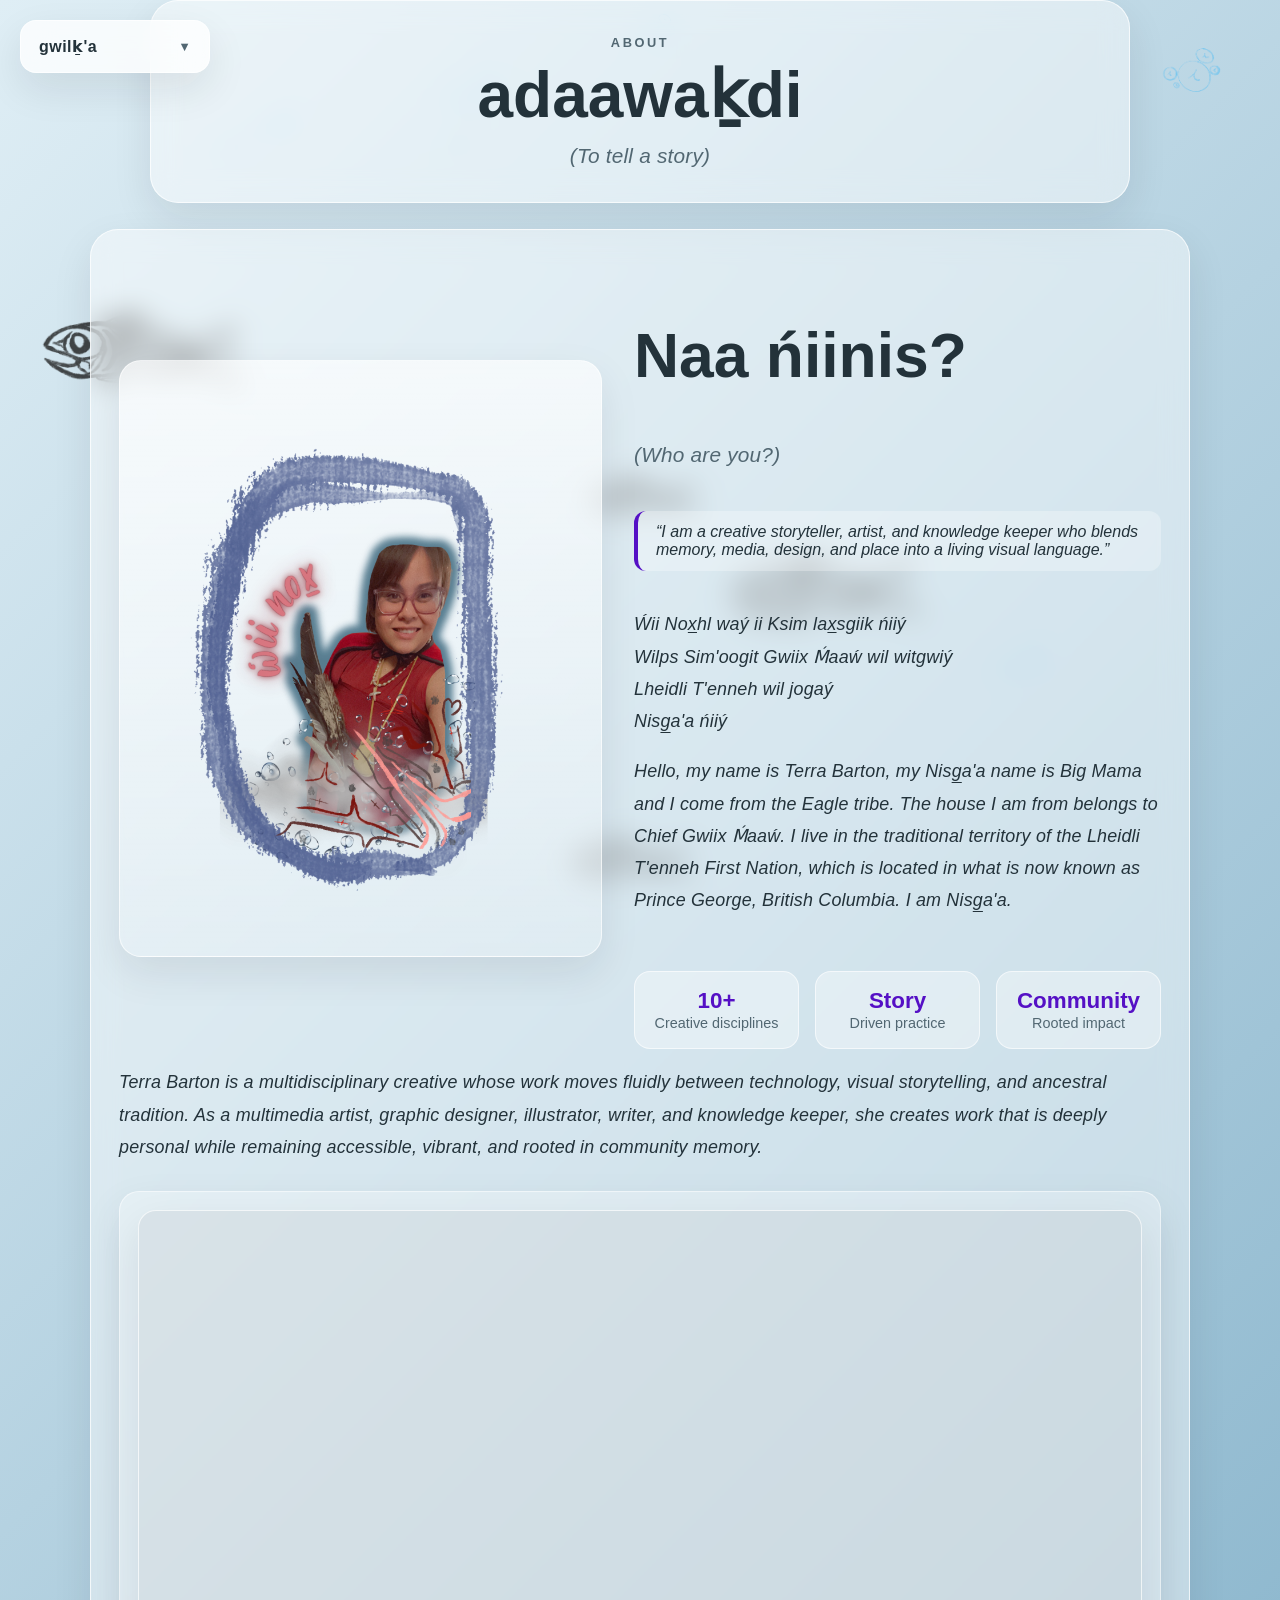
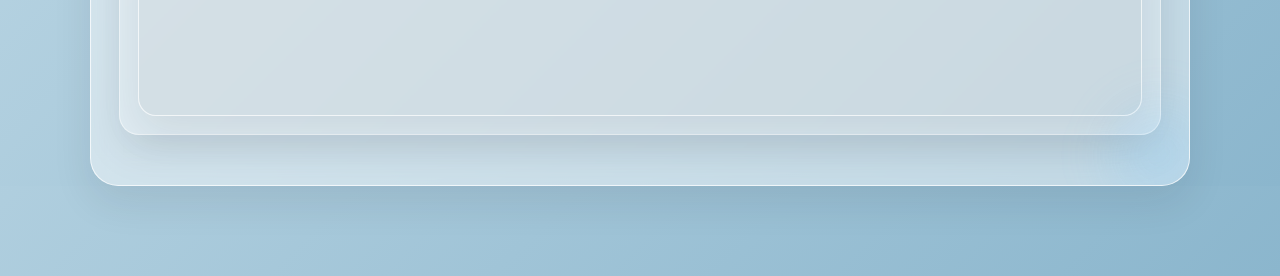
==== commit 7cfff4de: "Fix HTML formatting in about.html" ====
--- a/pages/about.html
+++ b/pages/about.html
@@ -94,6 +94,6 @@
 
     <script src="../scripts.js"></script>
     <script src="../background.js"></script>
-    <script data-goatcounter="https://script.google.com/macros/s/AKfycbwbCWHJpMPKoV1rtRu3yfLWbWbpm9ja9U7uBfhUuiI8-RHt9KuBjMguxOM_2mys9EhxfA/exec"></script>
+   
   </body>
 </html>
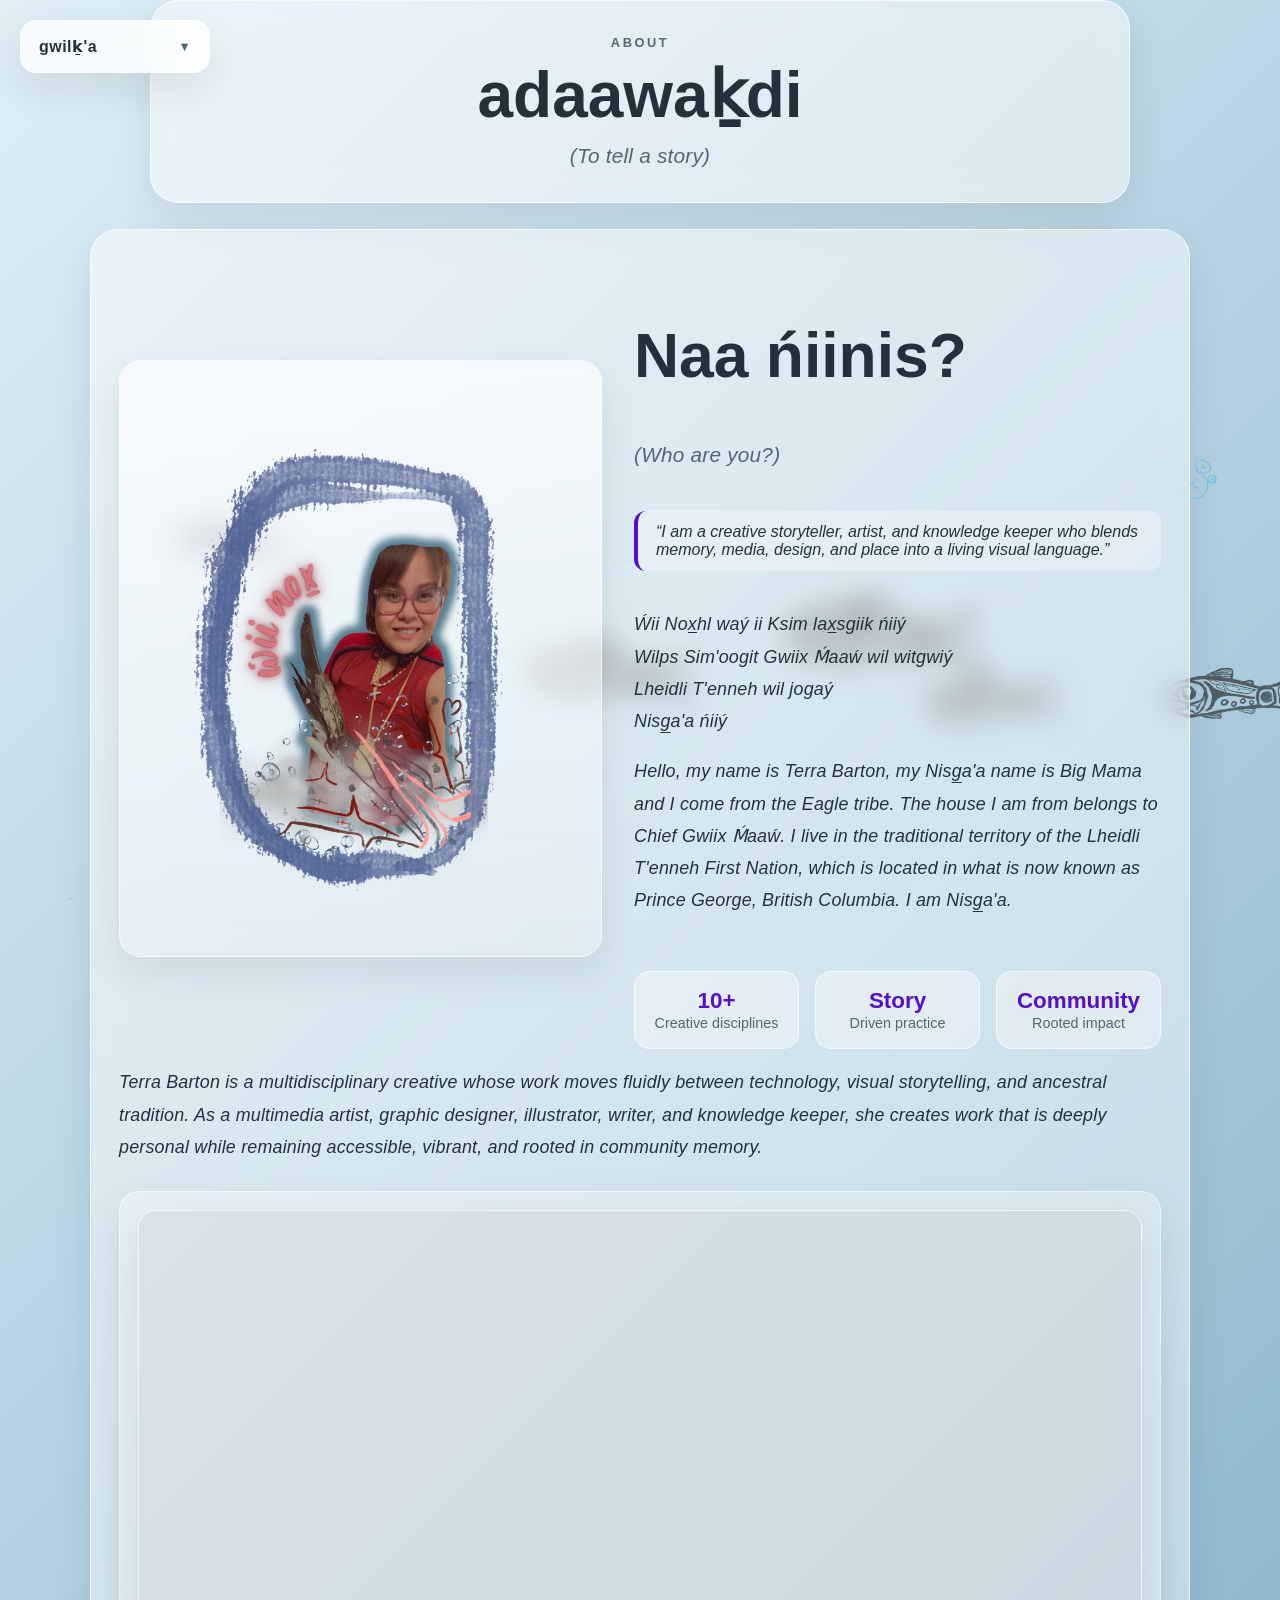
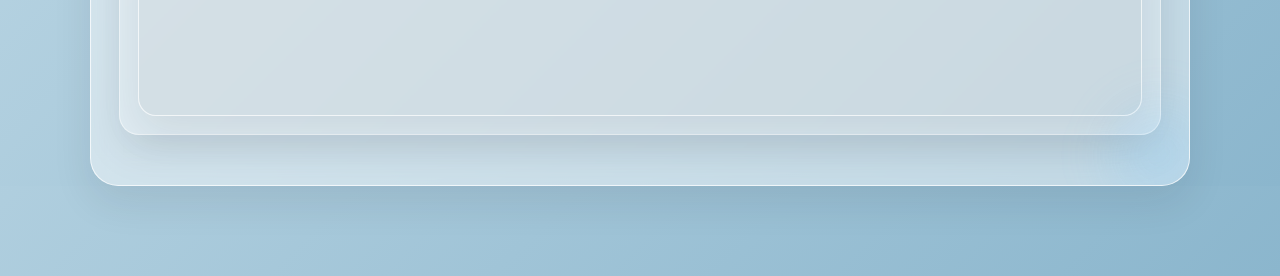
==== commit 65639d24: "Fix HTML formatting in about.html" ====
--- a/pages/about.html
+++ b/pages/about.html
@@ -92,8 +92,7 @@
       </section>
     </main>
 
-    <script src="../scripts.js"></script>
-    <script src="../background.js"></script>
+   
    
   </body>
 </html>
